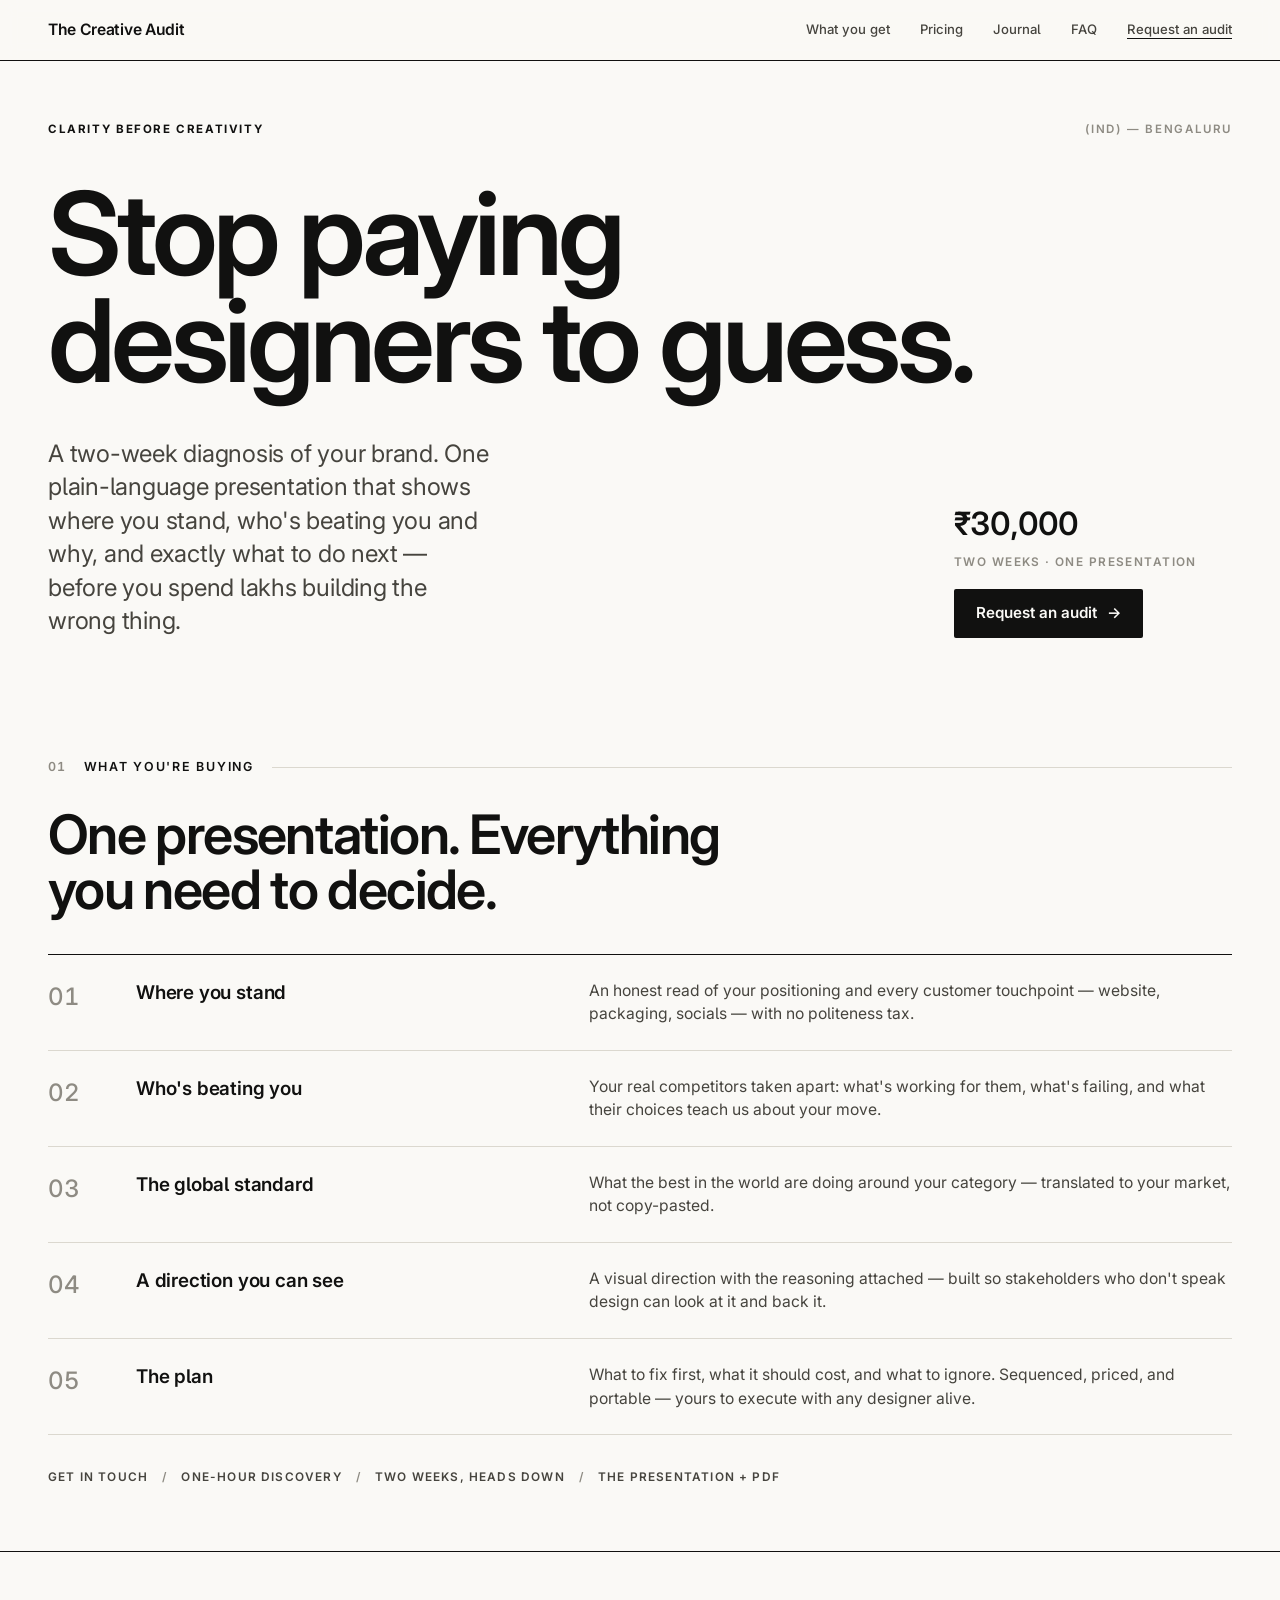
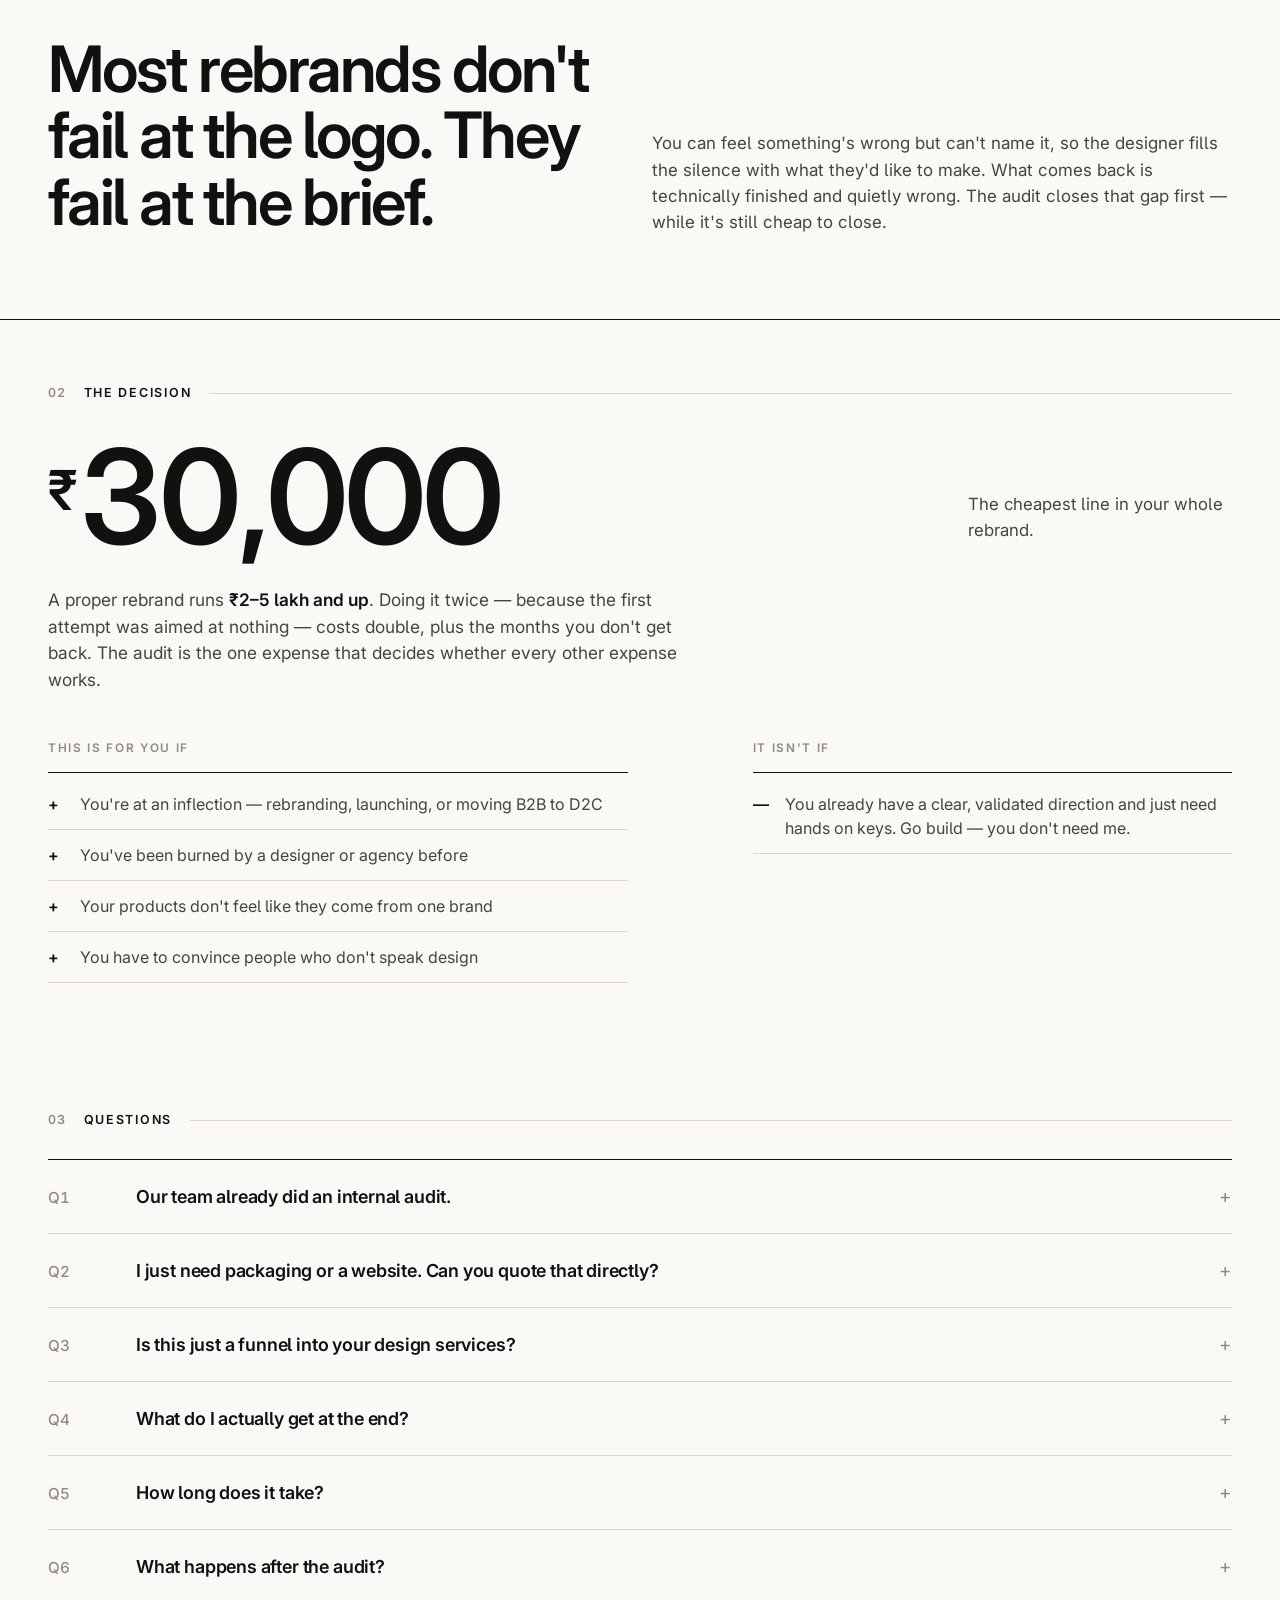
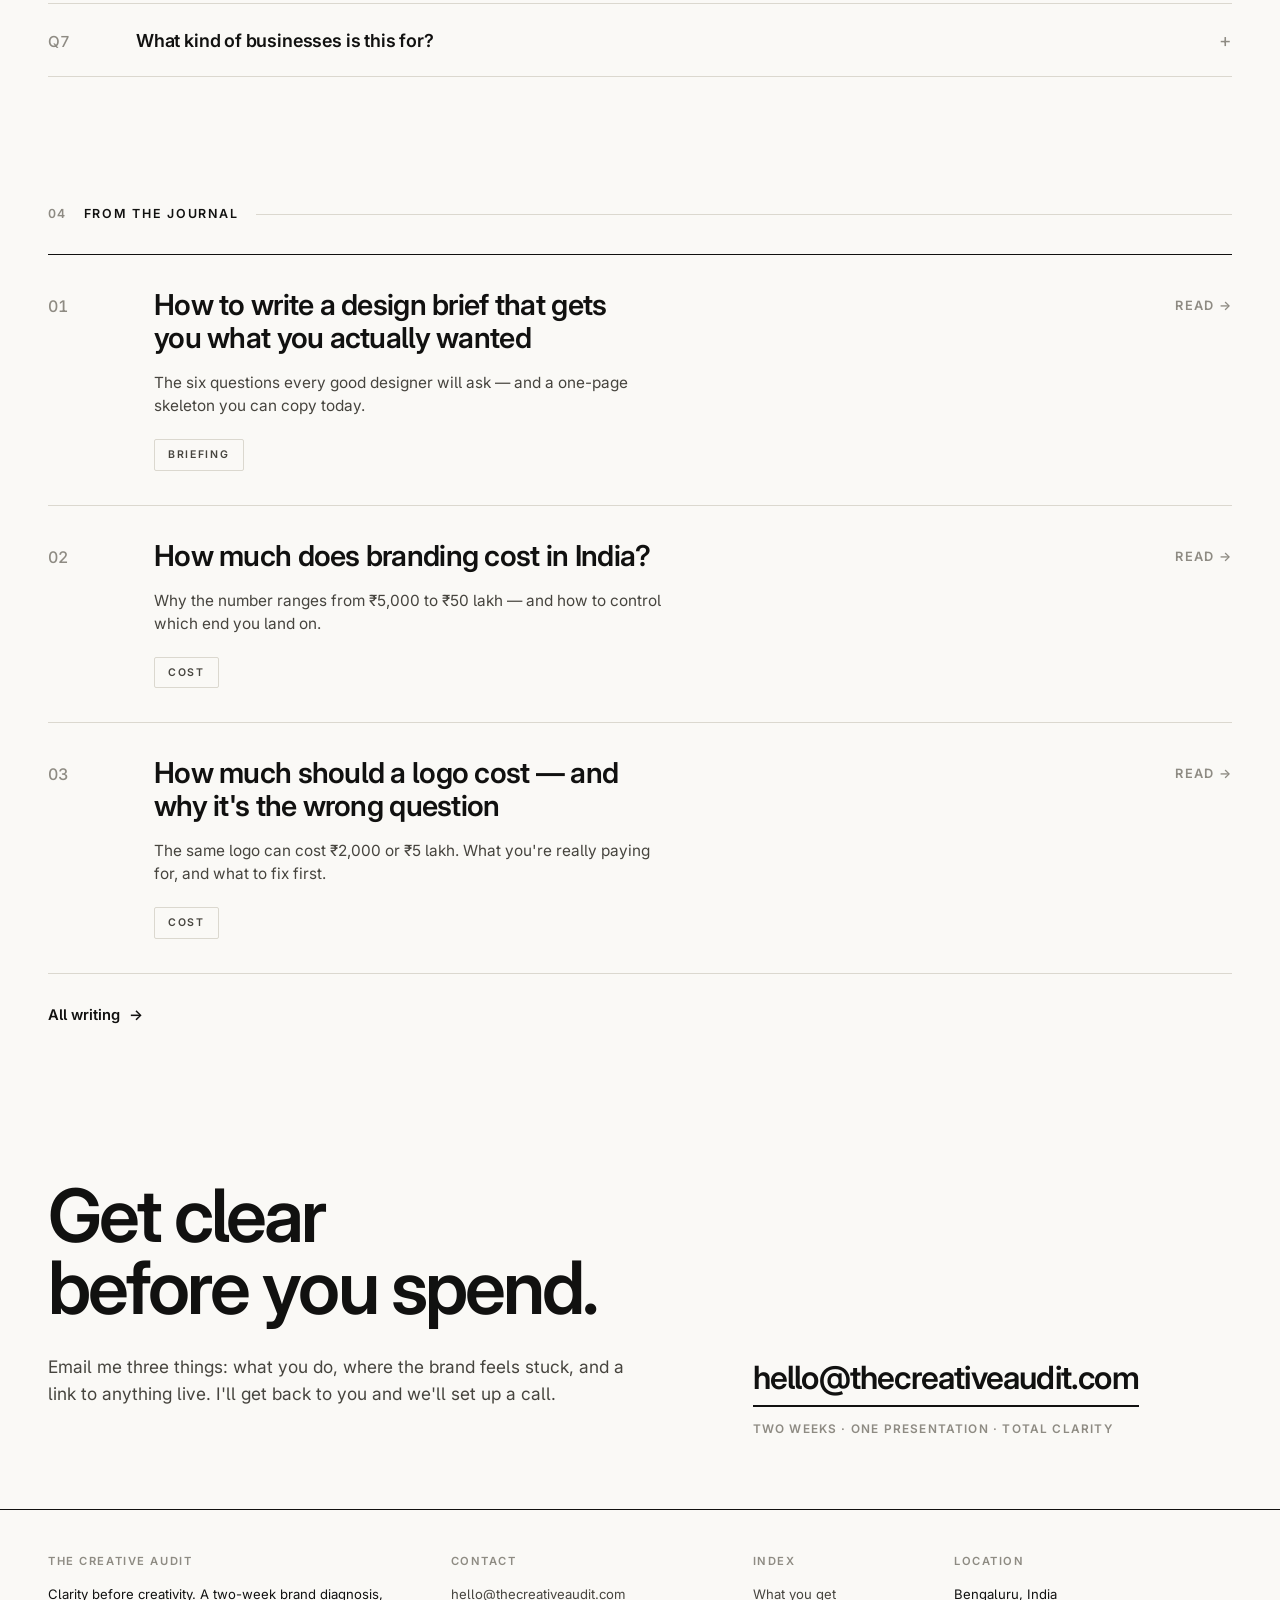
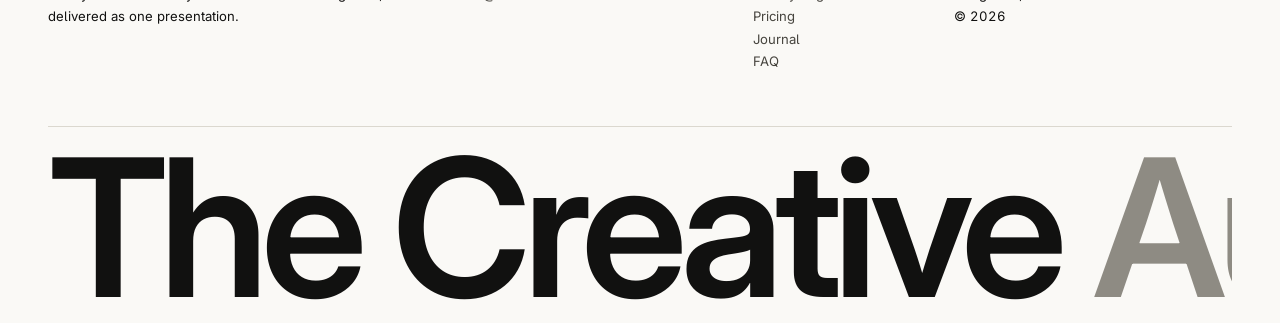
==== index.html @ 5601dc2f "The Creative Audit — static site Co-Authored-By: Claude Opus 4.8 (1M context) <noreply@anthropic.com" ====
<!doctype html>
<html lang="en">
<head>
<meta charset="utf-8">
<meta name="viewport" content="width=device-width, initial-scale=1">
<title>The Creative Audit — Clarity before creativity</title>
<meta name="description" content="A two-week diagnosis of your brand: positioning, competition, and a plan you can take to any designer. One presentation. ₹30,000.">
<link rel="canonical" href="https://thecreativeaudit.com/">
<meta name="theme-color" content="#FAF9F6">
<meta property="og:type" content="website">
<meta property="og:site_name" content="The Creative Audit">
<meta property="og:title" content="The Creative Audit — Clarity before creativity">
<meta property="og:description" content="A two-week diagnosis of your brand: positioning, competition, and a plan you can take to any designer. One presentation. ₹30,000.">
<meta property="og:url" content="https://thecreativeaudit.com/">
<meta name="twitter:card" content="summary">
<script>document.documentElement.classList.add('js')</script>
<link rel="preconnect" href="https://fonts.googleapis.com">
<link rel="preconnect" href="https://fonts.gstatic.com" crossorigin>
<link href="https://fonts.googleapis.com/css2?family=Inter:wght@400;500;600;700&display=swap" rel="stylesheet">
<link rel="stylesheet" href="styles.css">
</head>
<body>

<header class="nav">
  <div class="wrap nav-in">
    <a class="brand" href="index.html">The Creative Audit</a>
    <nav class="nav-r">
      <a class="x" href="index.html#what">What you get</a>
      <a class="x" href="index.html#decision">Pricing</a>
      <a class="x" href="journal.html">Journal</a>
      <a class="x" href="index.html#faq">FAQ</a>
      <a class="req" href="index.html#apply"><span>Request an audit</span></a>
    </nav>
  </div>
</header>

<main id="view-landing">

  <section class="hero">
    <div class="wrap">
      <div class="hero-top rv"><span class="tag"><b>Clarity before creativity</b></span><span class="tag num">(IND) — Bengaluru</span></div>
      <h1 class="rv d1">Stop paying<br>designers to guess.</h1>
      <div class="grid hero-meta">
        <p class="hero-lead rv d2">A two-week diagnosis of your brand. One plain-language presentation that shows where you stand, who's beating you and why, and exactly what to do next — before you spend lakhs building the wrong thing.</p>
        <div class="hero-side rv d3">
          <div class="price num">&#8377;30,000<small>Two weeks · One presentation</small></div>
          <a class="cta box" href="#apply">Request an audit <span class="ar">&rarr;</span></a>
        </div>
      </div>
    </div>
  </section>

  <section id="what">
    <div class="wrap">
      <div class="shead rv"><span class="sn num">01</span><span class="st">What you're buying</span><span class="sl"></span></div>
      <h2 class="big rv">One presentation. Everything you need to decide.</h2>
      <div class="idx">
        <div class="item rv"><span class="in num">01</span><h3>Where you stand</h3><p>An honest read of your positioning and every customer touchpoint — website, packaging, socials — with no politeness tax.</p></div>
        <div class="item rv d1"><span class="in num">02</span><h3>Who's beating you</h3><p>Your real competitors taken apart: what's working for them, what's failing, and what their choices teach us about your move.</p></div>
        <div class="item rv d2"><span class="in num">03</span><h3>The global standard</h3><p>What the best in the world are doing around your category — translated to your market, not copy-pasted.</p></div>
        <div class="item rv d3"><span class="in num">04</span><h3>A direction you can see</h3><p>A visual direction with the reasoning attached — built so stakeholders who don't speak design can look at it and back it.</p></div>
        <div class="item rv d4"><span class="in num">05</span><h3>The plan</h3><p>What to fix first, what it should cost, and what to ignore. Sequenced, priced, and portable — yours to execute with any designer alive.</p></div>
      </div>
      <div class="flow rv"><span>Get in touch</span><span class="sep">/</span><span>One-hour discovery</span><span class="sep">/</span><span>Two weeks, heads down</span><span class="sep">/</span><span>The presentation + PDF</span></div>
    </div>
  </section>

  <section class="statement">
    <div class="wrap grid">
      <div class="ql rv"><p class="q">Most rebrands don't fail at the logo. They fail at the brief.</p></div>
      <p class="sup rv d1">You can feel something's wrong but can't name it, so the designer fills the silence with what they'd like to make. What comes back is technically finished and quietly wrong. The audit closes that gap first — while it's still cheap to close.</p>
    </div>
  </section>

  <section id="decision">
    <div class="wrap">
      <div class="shead rv"><span class="sn num">02</span><span class="st">The decision</span><span class="sl"></span></div>
      <div class="priceblock rv"><div class="bigprice num"><span class="cur">&#8377;</span>30,000</div><p class="cap">The cheapest line in your whole rebrand.</p></div>
      <p class="anchor rv d1">A proper rebrand runs <b>&#8377;2&ndash;5 lakh and up</b>. Doing it twice — because the first attempt was aimed at nothing — costs double, plus the months you don't get back. The audit is the one expense that decides whether every other expense works.</p>
      <div class="grid fit">
        <div class="col-y rv"><h4>This is for you if</h4><ul>
          <li><span class="mk">+</span><span>You're at an inflection — rebranding, launching, or moving B2B to D2C</span></li>
          <li><span class="mk">+</span><span>You've been burned by a designer or agency before</span></li>
          <li><span class="mk">+</span><span>Your products don't feel like they come from one brand</span></li>
          <li><span class="mk">+</span><span>You have to convince people who don't speak design</span></li>
        </ul></div>
        <div class="col-n rv d1"><h4>It isn't if</h4><ul>
          <li><span class="mk">—</span><span>You already have a clear, validated direction and just need hands on keys. Go build — you don't need me.</span></li>
        </ul></div>
      </div>
    </div>
  </section>

  <section id="faq">
    <div class="wrap">
      <div class="shead rv"><span class="sn num">03</span><span class="st">Questions</span><span class="sl"></span></div>
      <div class="rv">
        <details><summary><span class="qn num">Q1</span><span class="qt">Our team already did an internal audit.</span><span class="pm">+</span></summary><div class="ans">Good — that's the inside-out view: what you have, honestly catalogued. The Creative Audit is the outside-in view: your market, your competitors, the global standard, and a visual direction non-designers can see and approve. One tells you what exists. The other tells you what to do. You need both; you've only done one.</div></details>
        <details><summary><span class="qn num">Q2</span><span class="qt">I just need packaging or a website. Can you quote that directly?</span><span class="pm">+</span></summary><div class="ans">I can — but one redesigned box without a strategy underneath is an orphan. It won't match the rest of your shelf, your team will ask what system it follows, and you'll pay to redo it. If you'd like to pay for the same packaging twice, I'm happy to oblige. The audit exists so you don't have to.</div></details>
        <details><summary><span class="qn num">Q3</span><span class="qt">Is this just a funnel into your design services?</span><span class="pm">+</span></summary><div class="ans">The plan you walk away with is portable by design — it works with any designer, anywhere, and it says so on every page. If you want me to build it, or to place you with a studio I trust, that door is open. But the audit's value stands on its own. That independence is why you can trust the advice.</div></details>
        <details><summary><span class="qn num">Q4</span><span class="qt">What do I actually get at the end?</span><span class="pm">+</span></summary><div class="ans">One plain-language presentation, plus a PDF you can keep and circulate: your positioning, a competitive read, the global standard for your category, a visual direction with the reasoning attached, and a sequenced, priced plan you can hand to any designer.</div></details>
        <details><summary><span class="qn num">Q5</span><span class="qt">How long does it take?</span><span class="pm">+</span></summary><div class="ans">Two weeks from the discovery call to the presentation. Faster if you genuinely need it — but two weeks is enough to do it properly, and not so long that it stalls your momentum.</div></details>
        <details><summary><span class="qn num">Q6</span><span class="qt">What happens after the audit?</span><span class="pm">+</span></summary><div class="ans">You'll have a clear recommendation for next steps — what to fix first, in what order, at what cost. Acting on it with me is optional; the plan is yours to take anywhere. Most people come back because they'd rather build with the person who already understands the brief.</div></details>
        <details><summary><span class="qn num">Q7</span><span class="qt">What kind of businesses is this for?</span><span class="pm">+</span></summary><div class="ans">Founder-led brands at an inflection — product, manufacturing, D2C, services. If you make something and your brand no longer fits where the business is going, it fits. If you only need a quick logo and have no appetite for strategy, it doesn't.</div></details>
      </div>
    </div>
  </section>

  <section id="reading">
    <div class="wrap">
      <div class="shead rv"><span class="sn num">04</span><span class="st">From the journal</span><span class="sl"></span></div>
      <div class="rv">
        <a class="jrow" href="journal/how-to-write-a-design-brief.html"><span class="jn num">01</span><span><span class="jt">How to write a design brief that gets you what you actually wanted</span><span class="jd">The six questions every good designer will ask — and a one-page skeleton you can copy today.</span><span class="jc">Briefing</span></span><span class="go">Read &rarr;</span></a>
        <a class="jrow" href="journal/how-much-does-branding-cost-india.html"><span class="jn num">02</span><span><span class="jt">How much does branding cost in India?</span><span class="jd">Why the number ranges from ₹5,000 to ₹50 lakh — and how to control which end you land on.</span><span class="jc">Cost</span></span><span class="go">Read &rarr;</span></a>
        <a class="jrow" href="journal/how-much-should-a-logo-cost.html"><span class="jn num">03</span><span><span class="jt">How much should a logo cost — and why it's the wrong question</span><span class="jd">The same logo can cost ₹2,000 or ₹5 lakh. What you're really paying for, and what to fix first.</span><span class="jc">Cost</span></span><span class="go">Read &rarr;</span></a>
      </div>
      <a class="allwriting" href="journal.html">All writing <span class="ar">&rarr;</span></a>
    </div>
  </section>

  <section class="endcta" id="apply">
    <div class="wrap">
      <h2 class="rv">Get clear<br>before you spend.</h2>
      <div class="grid">
        <p class="sub rv d1">Email me three things: what you do, where the brand feels stuck, and a link to anything live. I'll get back to you and we'll set up a call.</p>
        <div class="act rv d2"><a class="email" href="mailto:hello@thecreativeaudit.com?subject=Creative%20Audit%20request">hello@thecreativeaudit.com</a><span class="fine">Two weeks · One presentation · Total clarity</span></div>
      </div>
    </div>
  </section>
</main>

<footer>
  <div class="wrap">
    <div class="fcols">
      <div class="fcol fc1"><h5>The Creative Audit</h5>Clarity before creativity. A two-week brand diagnosis, delivered as one presentation.</div>
      <div class="fcol fc2"><h5>Contact</h5><a href="mailto:hello@thecreativeaudit.com">hello@thecreativeaudit.com</a></div>
      <div class="fcol fc3"><h5>Index</h5><a href="index.html#what">What you get</a><br><a href="index.html#decision">Pricing</a><br><a href="journal.html">Journal</a><br><a href="index.html#faq">FAQ</a></div>
      <div class="fcol fc4"><h5>Location</h5>Bengaluru, India<br><span class="num">© 2026</span></div>
    </div>
    <div class="wordmark tight">The Creative&nbsp;<span class="om">Audit</span></div>
  </div>
</footer>

<script>
(function(){
  var els = document.querySelectorAll('.rv');
  function showAll(){ for (var i=0;i<els.length;i++){ els[i].classList.add('in'); } }
  if (!('IntersectionObserver' in window)) { showAll(); return; }
  try {
    var io = new IntersectionObserver(function(entries){
      entries.forEach(function(e){
        if (e.isIntersecting) { e.target.classList.add('in'); io.unobserve(e.target); }
      });
    }, { threshold: 0.12, rootMargin: '0px 0px -4% 0px' });
    els.forEach(function(el){ io.observe(el); });
  } catch (err) { showAll(); }
})();
</script>
</body>
</html>
---- styles.css ----
:root{
  --paper:#FAF9F6; --ink:#111110; --soft:#46443E; --mut:#8E8B83;
  --line:#DBD8CF; --rule:#111110; --maxw:1320px; --pad:48px;
}
*{box-sizing:border-box;margin:0;padding:0}
html{scroll-behavior:smooth;-webkit-text-size-adjust:100%}
body{font-family:"Inter","Helvetica Neue",Helvetica,Arial,sans-serif;background:var(--paper);color:var(--ink);line-height:1.5;-webkit-font-smoothing:antialiased;text-rendering:optimizeLegibility;font-feature-settings:"cv05" 1,"ss01" 1}
.wrap{max-width:var(--maxw);margin:0 auto;padding:0 var(--pad)}
@media(max-width:680px){:root{--pad:28px}}
a{color:inherit;text-decoration:none}
::selection{background:var(--ink);color:var(--paper)}
.grid{display:grid;grid-template-columns:repeat(12,1fr);gap:24px}
@media(max-width:820px){.grid{gap:16px}}
.num{font-variant-numeric:tabular-nums;font-feature-settings:"tnum" 1}
.tag{font-size:.72rem;font-weight:600;letter-spacing:.14em;text-transform:uppercase;color:var(--mut)}
.tag b{color:var(--ink)}
.tight{letter-spacing:-.02em}

html.js .rv{opacity:0;transform:translateY(14px);transition:opacity .7s cubic-bezier(.2,.7,.2,1),transform .7s cubic-bezier(.2,.7,.2,1)}
html.js .rv.in{opacity:1;transform:none}
.d1{transition-delay:.06s}.d2{transition-delay:.12s}.d3{transition-delay:.18s}.d4{transition-delay:.24s}.d5{transition-delay:.3s}

/* NAV */
header.nav{position:sticky;top:0;z-index:40;background:color-mix(in srgb,var(--paper) 90%,transparent);backdrop-filter:blur(8px);border-bottom:1px solid var(--rule)}
.nav-in{display:flex;align-items:center;justify-content:space-between;gap:20px;height:60px}
.brand{font-weight:600;font-size:.98rem;letter-spacing:-.02em}
.nav-r{display:flex;align-items:center;gap:30px}
.nav-r a{font-size:.82rem;font-weight:500;color:var(--soft);position:relative;cursor:pointer}
.nav-r a:not(.req)::after{content:"";position:absolute;left:0;bottom:-3px;width:0;height:1px;background:var(--ink);transition:width .25s}
.nav-r a:not(.req):hover::after{width:100%}
.req{font-weight:600;color:var(--ink)}
.req span{border-bottom:1.5px solid var(--ink);padding-bottom:1px}
@media(max-width:680px){.nav-r a.x{display:none}}

/* HERO */
.hero{padding:60px 0 56px}
.hero-top{display:flex;justify-content:space-between;align-items:baseline;gap:16px;padding-bottom:42px}
.hero h1{font-size:clamp(2.7rem,9vw,7.4rem);font-weight:600;letter-spacing:-.04em;line-height:.93}
.hero-meta{margin-top:42px;align-items:end}
.hero-lead{grid-column:1 / span 7;font-size:clamp(1.15rem,2vw,1.5rem);line-height:1.4;letter-spacing:-.01em;color:var(--soft);max-width:30ch}
@media(max-width:820px){.hero-lead{grid-column:1 / -1}}
.hero-side{grid-column:10 / span 3;display:flex;flex-direction:column;gap:18px}
@media(max-width:820px){.hero-side{grid-column:1 / -1;margin-top:30px}}
.price{font-size:2rem;font-weight:600;letter-spacing:-.03em}
.price small{display:block;font-size:.74rem;font-weight:600;letter-spacing:.12em;text-transform:uppercase;color:var(--mut);margin-top:6px}
.cta{display:inline-flex;align-items:center;gap:10px;font-weight:600;font-size:.95rem;width:max-content;cursor:pointer}
.cta .ar{display:inline-block;transition:transform .25s}
.cta:hover .ar{transform:translateX(5px)}
.cta.box{background:var(--ink);color:var(--paper);padding:13px 22px;border-radius:2px}

/* SECTION SHELL */
section{padding:64px 0}
.shead{display:flex;align-items:baseline;gap:18px;padding-bottom:30px}
.shead .sn{font-size:.78rem;font-weight:600;letter-spacing:.06em;color:var(--mut)}
.shead .st{font-size:.78rem;font-weight:600;letter-spacing:.14em;text-transform:uppercase}
.shead .sl{flex:1;border-top:1px solid var(--line);transform:translateY(-3px)}
h2.big{font-size:clamp(1.8rem,4.6vw,3.4rem);font-weight:600;letter-spacing:-.03em;line-height:1.02;max-width:20ch}

/* DELIVERABLES */
.idx{border-top:1px solid var(--rule);margin-top:36px}
.item{display:grid;grid-template-columns:64px 4fr 6fr;gap:24px;padding:24px 0;border-bottom:1px solid var(--line);align-items:start}
.item .in{font-size:1.5rem;font-weight:500;color:var(--mut);letter-spacing:-.02em}
.item h3{font-size:1.18rem;font-weight:600;letter-spacing:-.01em}
.item p{font-size:.98rem;color:var(--soft);line-height:1.5}
@media(max-width:780px){.item{grid-template-columns:44px 1fr;gap:6px 16px}.item p{grid-column:2}}
.flow{margin-top:34px;display:flex;flex-wrap:wrap;gap:10px 0;align-items:center;font-size:.74rem;font-weight:600;letter-spacing:.1em;text-transform:uppercase;color:var(--soft)}
.flow .sep{margin:0 14px;color:var(--mut)}

/* STATEMENT */
.statement{padding:84px 0;border-top:1px solid var(--rule);border-bottom:1px solid var(--rule)}
.statement .q{font-size:clamp(2rem,5.4vw,4rem);font-weight:600;letter-spacing:-.035em;line-height:1.04;max-width:18ch}
.statement .sup{grid-column:7 / span 6;font-size:1.06rem;line-height:1.55;color:var(--soft);align-self:end}
.statement .ql{grid-column:1 / span 6}
@media(max-width:820px){.statement .ql,.statement .sup{grid-column:1 / -1}.statement .sup{margin-top:26px}}

/* DECISION */
.priceblock{display:flex;align-items:flex-end;justify-content:space-between;gap:30px;flex-wrap:wrap;margin-top:8px}
.bigprice{font-size:clamp(3.4rem,11vw,8.2rem);font-weight:600;letter-spacing:-.05em;line-height:.85}
.bigprice .cur{font-size:.42em;font-weight:600;vertical-align:.62em;letter-spacing:0;margin-right:.04em}
.priceblock .cap{font-size:1.05rem;color:var(--soft);max-width:24ch;padding-bottom:10px}
.anchor{margin-top:34px;font-size:1.08rem;line-height:1.55;color:var(--soft);max-width:60ch}
.anchor b{color:var(--ink);font-weight:600}
.fit{margin-top:46px}
.fit .col-y{grid-column:1 / span 6}
.fit .col-n{grid-column:8 / span 5}
@media(max-width:820px){.fit .col-y,.fit .col-n{grid-column:1 / -1}.fit .col-n{margin-top:24px}}
.fit h4{font-size:.74rem;font-weight:600;letter-spacing:.14em;text-transform:uppercase;color:var(--mut);padding-bottom:14px;border-bottom:1px solid var(--rule);margin-bottom:6px}
.fit ul{list-style:none}
.fit li{padding:13px 0;border-bottom:1px solid var(--line);font-size:1rem;color:var(--soft);display:grid;grid-template-columns:26px 1fr;gap:6px}
.fit li .mk{font-weight:600;color:var(--ink)}

/* FAQ */
details{border-bottom:1px solid var(--line)}
details:first-of-type{border-top:1px solid var(--rule)}
summary{list-style:none;cursor:pointer;display:grid;grid-template-columns:64px 1fr 30px;gap:24px;padding:22px 0;align-items:baseline}
summary::-webkit-details-marker{display:none}
summary .qn{font-size:.95rem;color:var(--mut);font-weight:500}
summary .qt{font-size:1.12rem;font-weight:600;letter-spacing:-.01em}
summary .pm{justify-self:end;font-size:1.2rem;color:var(--mut);transition:transform .25s}
details[open] summary .pm{transform:rotate(45deg)}
details .ans{padding:0 0 24px 88px;font-size:1rem;color:var(--soft);line-height:1.55;max-width:64ch}
@media(max-width:780px){summary{grid-template-columns:1fr 24px}summary .qn{display:none}details .ans{padding-left:0}}

/* READING (landing teaser) + JOURNAL index rows */
.jrow{display:grid;grid-template-columns:76px 1fr auto;gap:30px;align-items:start;padding:34px 0;border-bottom:1px solid var(--line);cursor:pointer}
.jrow:first-of-type{border-top:1px solid var(--rule)}
.jrow .jn{font-size:1rem;font-weight:500;letter-spacing:-.01em;color:var(--mut);padding-top:5px}
.jrow .jt{display:block;font-size:clamp(1.3rem,2.5vw,1.8rem);font-weight:600;letter-spacing:-.025em;line-height:1.14;max-width:28ch;transition:color .2s}
.jrow:hover .jt{color:var(--soft)}
.jrow .jd{display:block;font-size:.96rem;color:var(--soft);margin-top:16px;line-height:1.5;max-width:52ch}
.jrow .jc{display:inline-block;margin-top:22px;font-size:.66rem;font-weight:600;letter-spacing:.16em;text-transform:uppercase;color:var(--soft);border:1px solid var(--line);border-radius:2px;padding:7px 13px}
.jrow .go{font-size:.8rem;font-weight:600;letter-spacing:.1em;text-transform:uppercase;white-space:nowrap;color:var(--mut);padding-top:7px;transition:color .2s}
.jrow:hover .go{color:var(--ink)}
@media(max-width:680px){.jrow{grid-template-columns:1fr;gap:0;padding:30px 0}.jrow .jn,.jrow .go{display:none}}
.allwriting{margin-top:30px;display:inline-flex;align-items:center;gap:9px;font-weight:600;font-size:.92rem;cursor:pointer}
.allwriting .ar{transition:transform .25s}.allwriting:hover .ar{transform:translateX(5px)}

/* CTA */
.endcta{padding:90px 0 70px}
.endcta h2{font-size:clamp(2.2rem,6vw,4.6rem);font-weight:600;letter-spacing:-.04em;line-height:.98}
.endcta .sub{grid-column:1 / span 6;font-size:1.08rem;color:var(--soft);line-height:1.55;margin-top:30px}
.endcta .act{grid-column:8 / span 5;margin-top:30px;display:flex;flex-direction:column;gap:14px;align-items:flex-start}
@media(max-width:820px){.endcta .sub,.endcta .act{grid-column:1 / -1}}
.email{font-size:clamp(1.3rem,3vw,2rem);font-weight:600;letter-spacing:-.025em;border-bottom:2px solid var(--ink);padding-bottom:3px}
.endcta .fine{font-size:.74rem;font-weight:600;letter-spacing:.1em;text-transform:uppercase;color:var(--mut)}

/* FOOTER (fixed columns) */
footer{border-top:1px solid var(--rule);padding-top:42px}
.fcols{display:grid;grid-template-columns:repeat(12,1fr);gap:24px;padding-bottom:54px}
.fcol{font-size:.82rem;line-height:1.7}
.fcol h5{font-size:.7rem;font-weight:600;letter-spacing:.14em;text-transform:uppercase;color:var(--mut);margin-bottom:12px}
.fcol a{color:var(--soft);cursor:pointer;overflow-wrap:anywhere}
.fcol a:hover{color:var(--ink)}
.fc1{grid-column:1 / span 4}.fc2{grid-column:5 / span 3}.fc3{grid-column:8 / span 2}.fc4{grid-column:10 / span 3}
@media(max-width:680px){.fc1,.fc2,.fc3,.fc4{grid-column:span 6}}
.wordmark{font-weight:600;letter-spacing:-.045em;line-height:.8;font-size:clamp(2.6rem,15.5vw,12rem);white-space:nowrap;border-top:1px solid var(--line);padding:24px 0 18px;overflow:hidden}
.wordmark .om{color:var(--mut)}

/* ARTICLE / JOURNAL views */
.view[hidden]{display:none}
.post{padding:54px 0 20px}
.backlink{font-size:.78rem;font-weight:600;letter-spacing:.1em;text-transform:uppercase;color:var(--soft);cursor:pointer;display:inline-flex;gap:8px;align-items:center}
.backlink:hover{color:var(--ink)}
.post-kick{margin:30px 0 12px;font-size:.74rem;font-weight:600;letter-spacing:.12em;text-transform:uppercase;color:var(--mut)}
.post h1{font-size:clamp(2.1rem,5.6vw,3.7rem);font-weight:600;letter-spacing:-.035em;line-height:1.0;max-width:20ch}
.byrule{display:flex;justify-content:space-between;gap:12px;border-top:1px solid var(--rule);border-bottom:1px solid var(--line);padding:11px 0;font-size:.74rem;font-weight:600;letter-spacing:.1em;text-transform:uppercase;color:var(--mut);margin:22px 0 0;max-width:680px}
.prose{max-width:680px;margin-top:36px}
.prose p{font-size:1.08rem;line-height:1.62;color:var(--soft);margin-bottom:18px}
.prose p.lead{font-size:1.2rem;color:var(--ink);line-height:1.5}
.prose strong{color:var(--ink);font-weight:600}
.prose h2{font-size:1.4rem;font-weight:600;letter-spacing:-.02em;color:var(--ink);margin:36px 0 12px}
.prose ol{margin:0 0 18px 22px}.prose li{margin-bottom:8px;font-size:1.04rem;color:var(--soft)}
.pq{border-top:1px solid var(--rule);border-bottom:1px solid var(--rule);padding:24px 0;margin:30px 0;font-size:clamp(1.4rem,3vw,2rem);font-weight:600;letter-spacing:-.025em;line-height:1.12;color:var(--ink);max-width:26ch}
.cta-strip{max-width:680px;margin-top:42px;border-top:1px solid var(--rule);padding-top:24px;display:flex;justify-content:space-between;gap:20px;align-items:flex-end;flex-wrap:wrap}
.cta-strip p{font-size:1rem;color:var(--soft);max-width:42ch}
.cta-strip p b{color:var(--ink)}
.next-reads{max-width:680px;margin-top:40px}

@media(prefers-reduced-motion:reduce){*{transition:none!important;animation:none!important}html.js .rv{opacity:1;transform:none}}
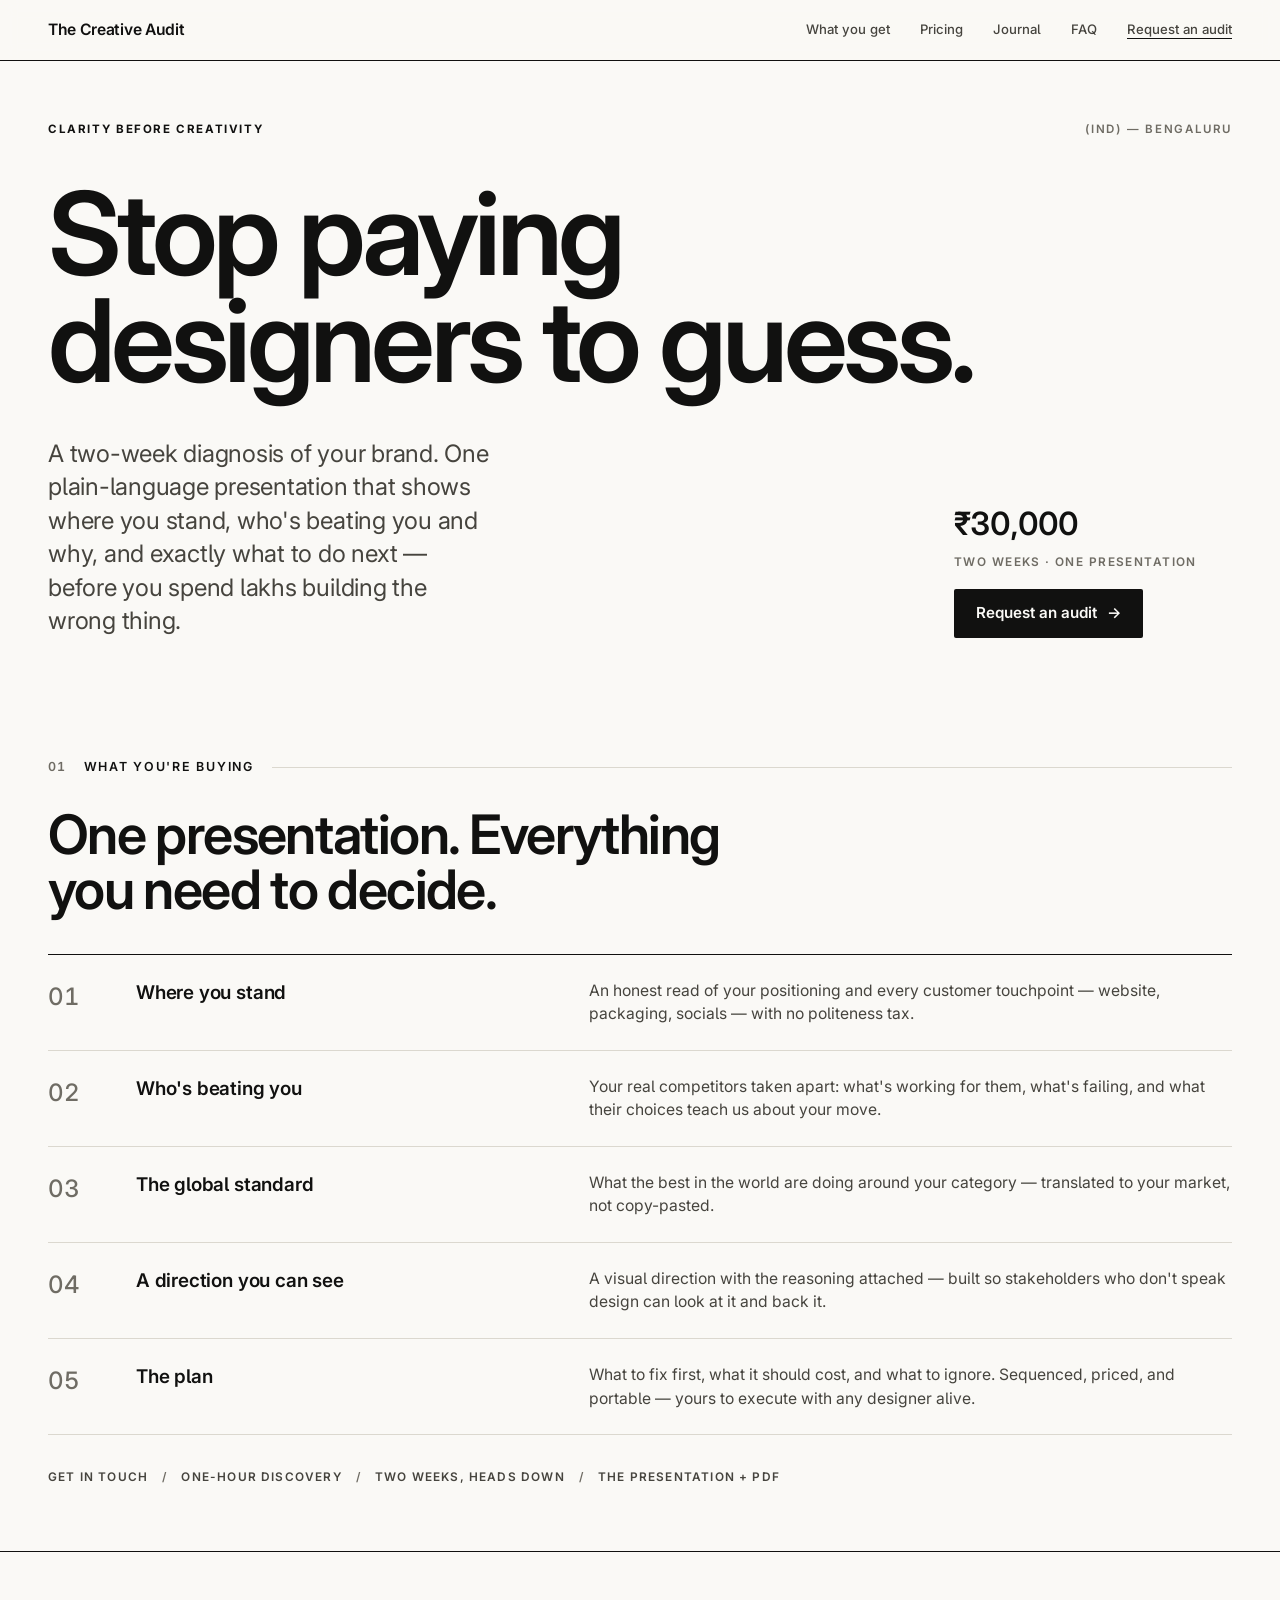
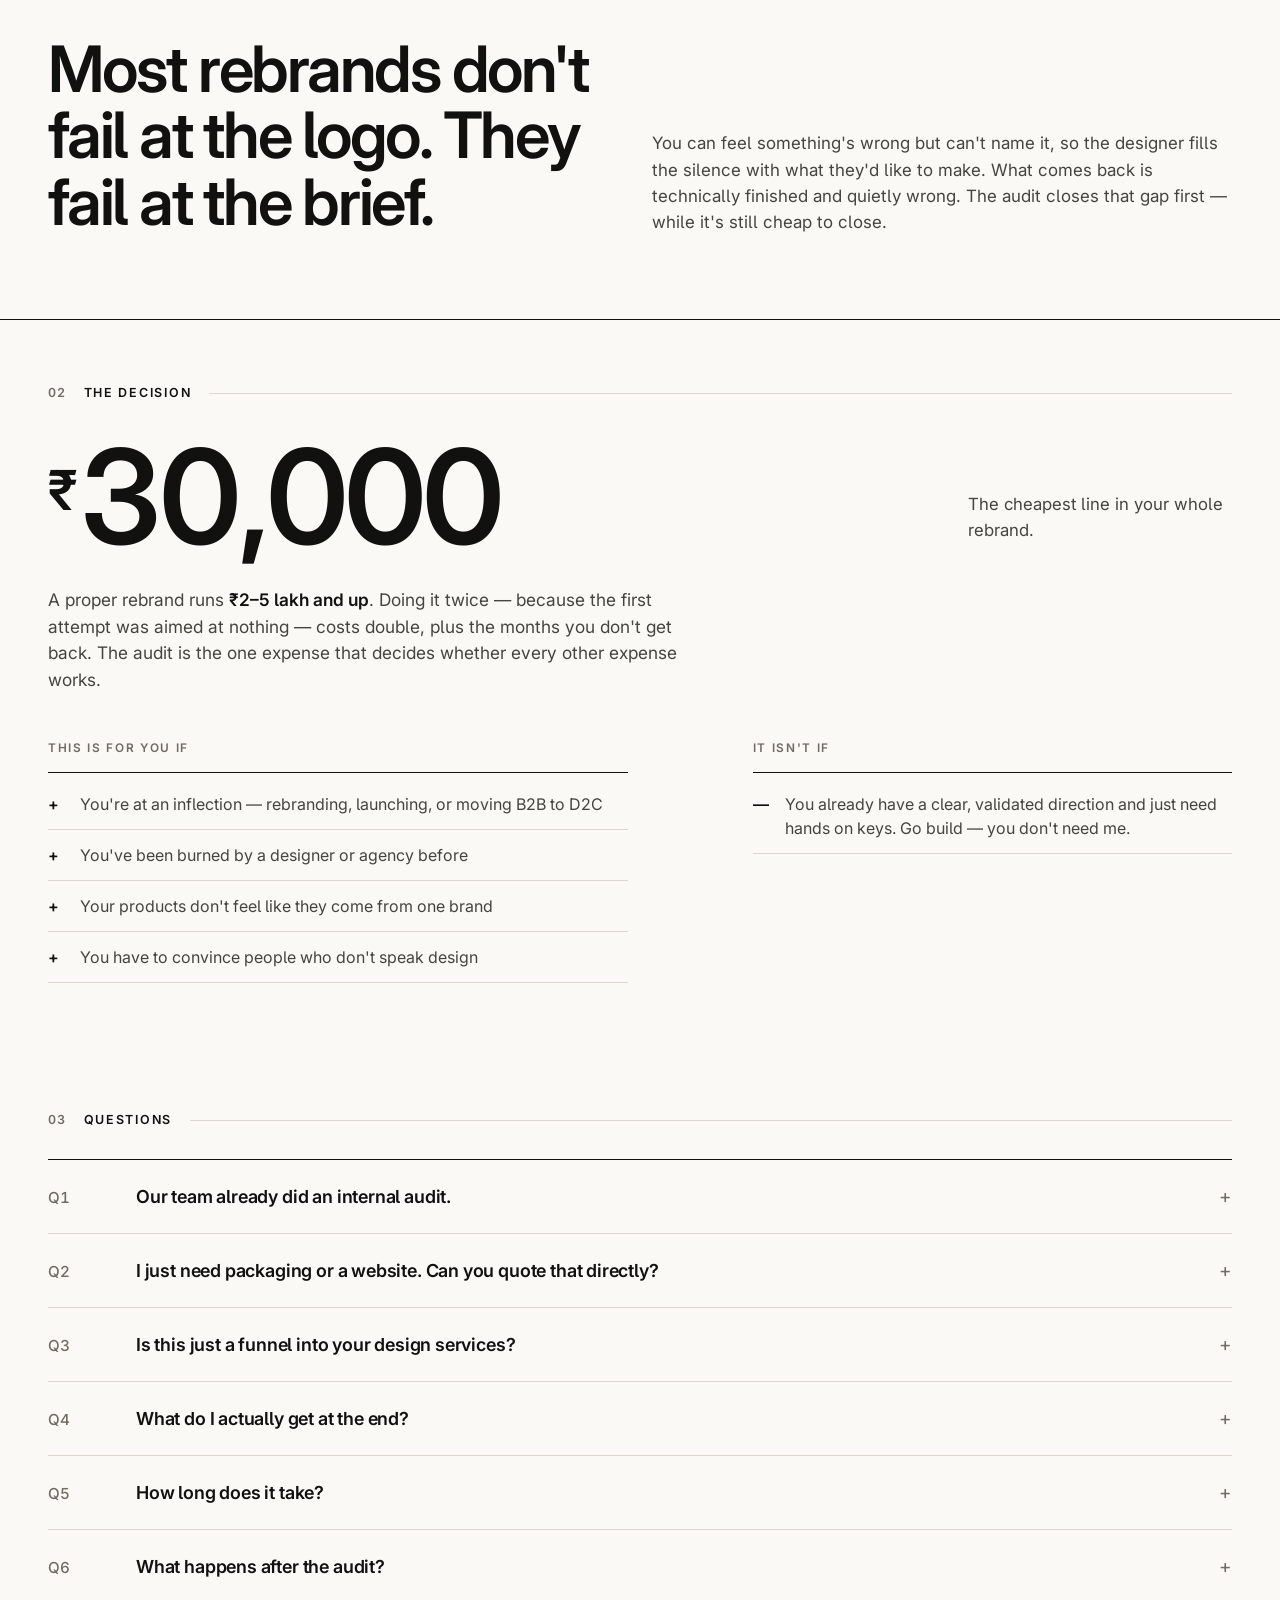
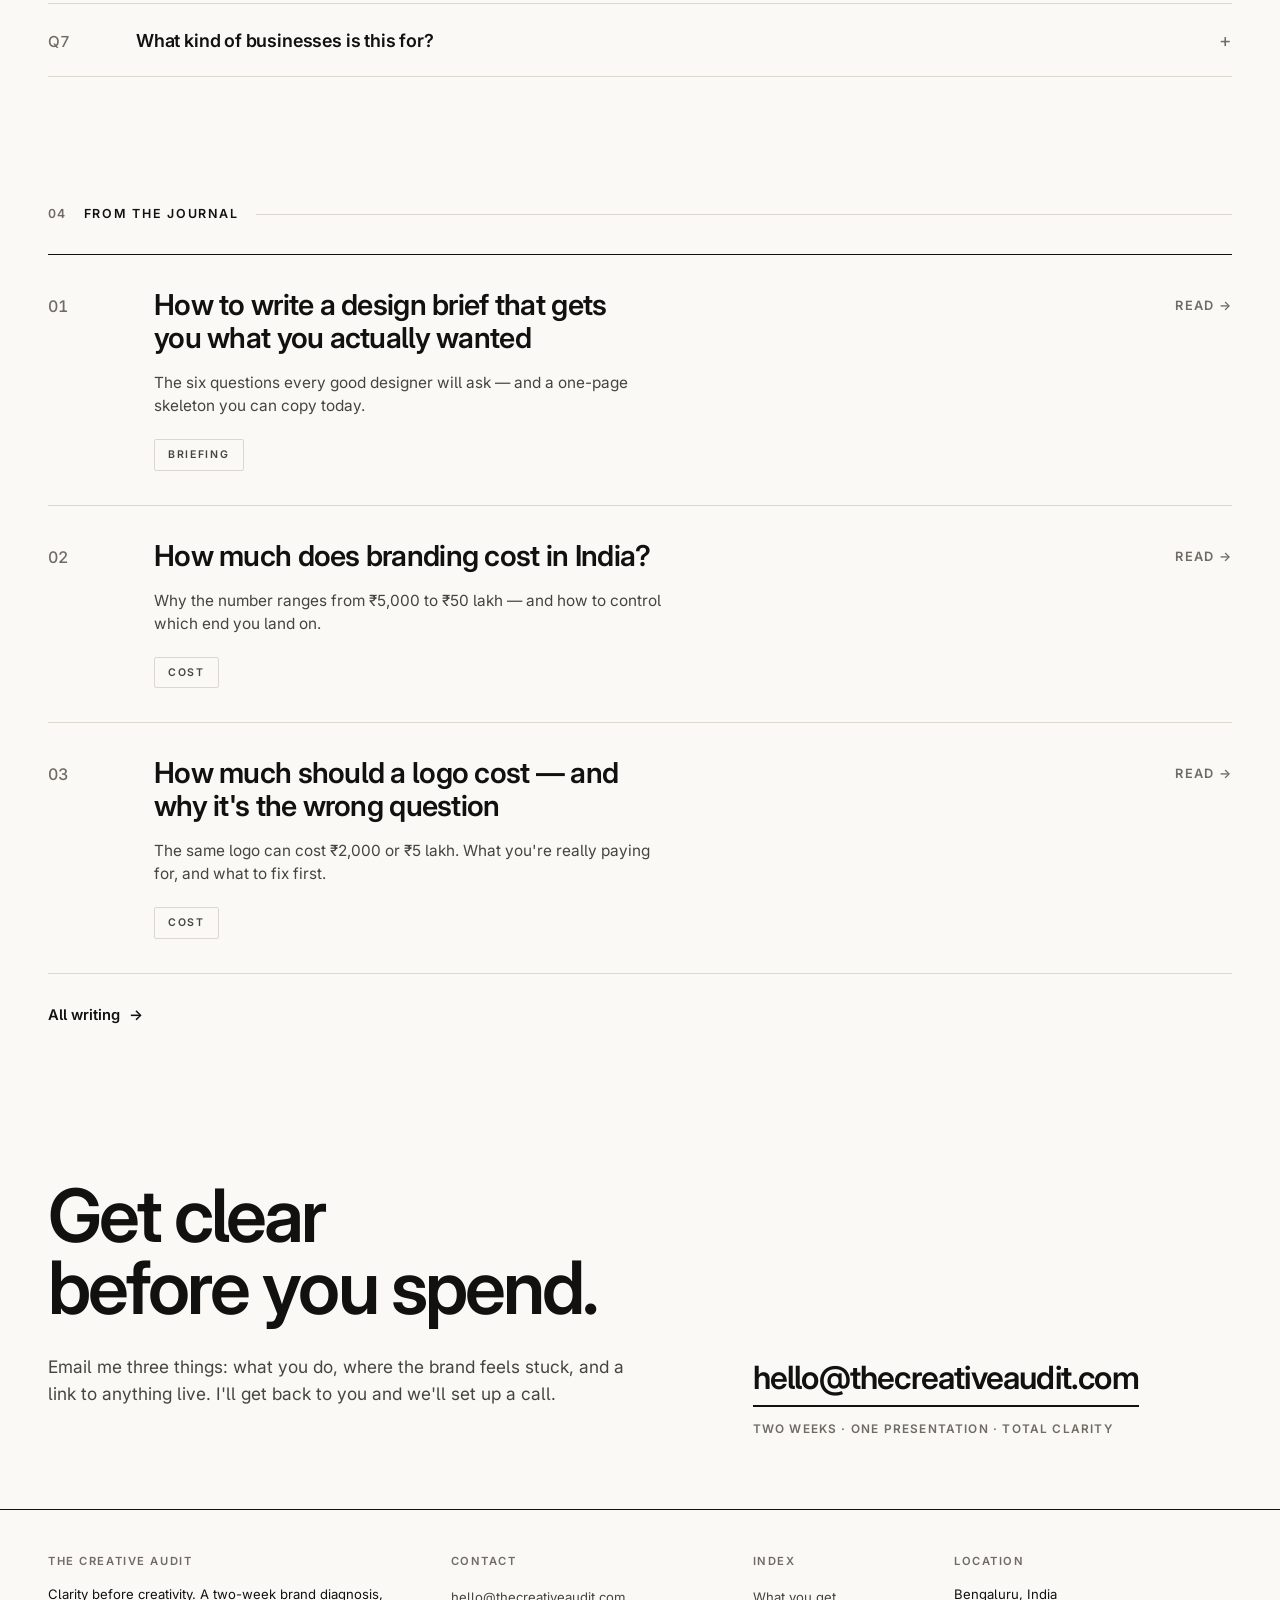
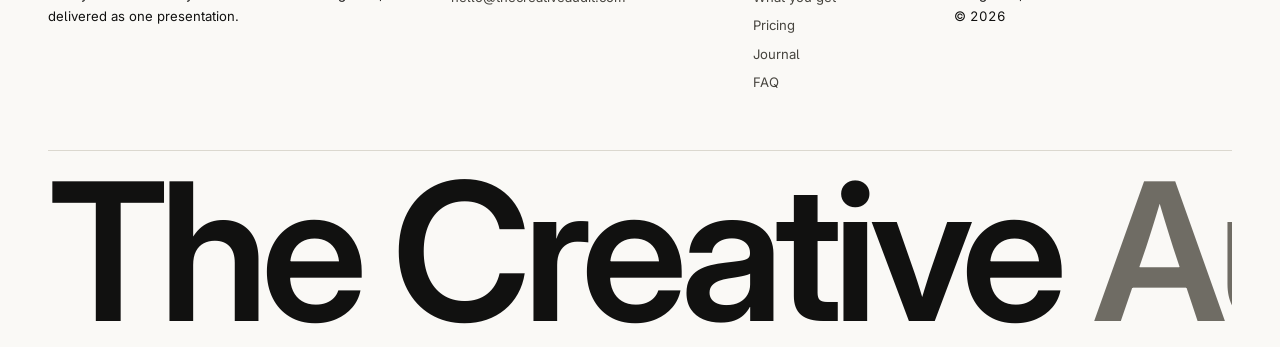
==== commit 2ae638f4: "Accessibility polish: favicon, semantic footer labels, WCAG-AA muted gray, larger footer tap targets" ====
--- a/index.html
+++ b/index.html
@@ -3,6 +3,7 @@
 <head>
 <meta charset="utf-8">
 <meta name="viewport" content="width=device-width, initial-scale=1">
+<link rel="icon" href="favicon.svg">
 <title>The Creative Audit — Clarity before creativity</title>
 <meta name="description" content="A two-week diagnosis of your brand: positioning, competition, and a plan you can take to any designer. One presentation. ₹30,000.">
 <link rel="canonical" href="https://thecreativeaudit.com/">
@@ -132,10 +133,10 @@
 <footer>
   <div class="wrap">
     <div class="fcols">
-      <div class="fcol fc1"><h5>The Creative Audit</h5>Clarity before creativity. A two-week brand diagnosis, delivered as one presentation.</div>
-      <div class="fcol fc2"><h5>Contact</h5><a href="mailto:hello@thecreativeaudit.com">hello@thecreativeaudit.com</a></div>
-      <div class="fcol fc3"><h5>Index</h5><a href="index.html#what">What you get</a><br><a href="index.html#decision">Pricing</a><br><a href="journal.html">Journal</a><br><a href="index.html#faq">FAQ</a></div>
-      <div class="fcol fc4"><h5>Location</h5>Bengaluru, India<br><span class="num">© 2026</span></div>
+      <div class="fcol fc1"><p class="fh">The Creative Audit</p>Clarity before creativity. A two-week brand diagnosis, delivered as one presentation.</div>
+      <div class="fcol fc2"><p class="fh">Contact</p><a href="mailto:hello@thecreativeaudit.com">hello@thecreativeaudit.com</a></div>
+      <div class="fcol fc3"><p class="fh">Index</p><a href="index.html#what">What you get</a><br><a href="index.html#decision">Pricing</a><br><a href="journal.html">Journal</a><br><a href="index.html#faq">FAQ</a></div>
+      <div class="fcol fc4"><p class="fh">Location</p>Bengaluru, India<br><span class="num">© 2026</span></div>
     </div>
     <div class="wordmark tight">The Creative&nbsp;<span class="om">Audit</span></div>
   </div>
--- a/styles.css
+++ b/styles.css
@@ -1,6 +1,7 @@
 :root{
-  --paper:#FAF9F6; --ink:#111110; --soft:#46443E; --mut:#8E8B83;
+  --paper:#FAF9F6; --ink:#111110; --soft:#46443E; --mut:#6F6C64;
   --line:#DBD8CF; --rule:#111110; --maxw:1320px; --pad:48px;
+  /* --mut darkened from #8E8B83 to meet WCAG AA (4.5:1) contrast on --paper; still a muted warm gray */
 }
 *{box-sizing:border-box;margin:0;padding:0}
 html{scroll-behavior:smooth;-webkit-text-size-adjust:100%}
@@ -128,8 +129,8 @@
 footer{border-top:1px solid var(--rule);padding-top:42px}
 .fcols{display:grid;grid-template-columns:repeat(12,1fr);gap:24px;padding-bottom:54px}
 .fcol{font-size:.82rem;line-height:1.7}
-.fcol h5{font-size:.7rem;font-weight:600;letter-spacing:.14em;text-transform:uppercase;color:var(--mut);margin-bottom:12px}
-.fcol a{color:var(--soft);cursor:pointer;overflow-wrap:anywhere}
+.fcol .fh{font-size:.7rem;font-weight:600;letter-spacing:.14em;text-transform:uppercase;color:var(--mut);margin-bottom:12px}
+.fcol a{color:var(--soft);cursor:pointer;overflow-wrap:anywhere;display:inline-block;padding:3px 0}
 .fcol a:hover{color:var(--ink)}
 .fc1{grid-column:1 / span 4}.fc2{grid-column:5 / span 3}.fc3{grid-column:8 / span 2}.fc4{grid-column:10 / span 3}
 @media(max-width:680px){.fc1,.fc2,.fc3,.fc4{grid-column:span 6}}
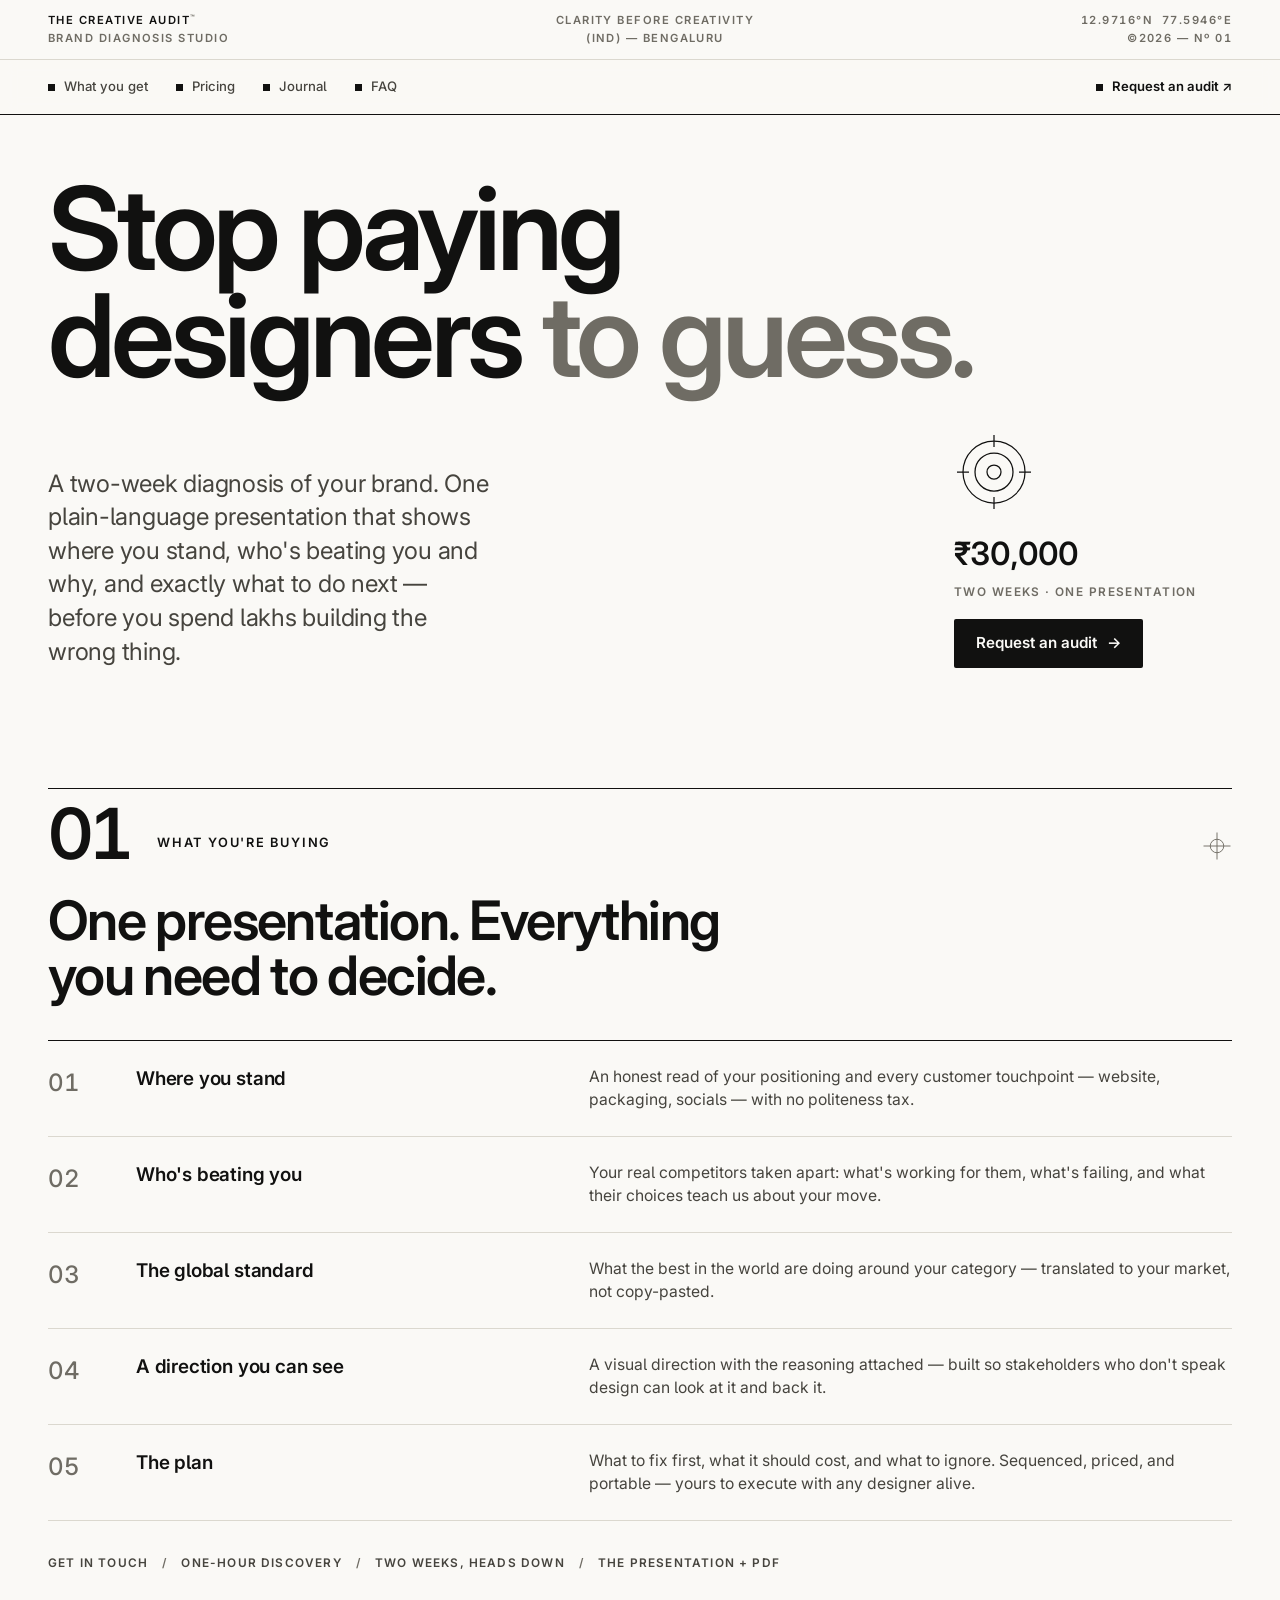
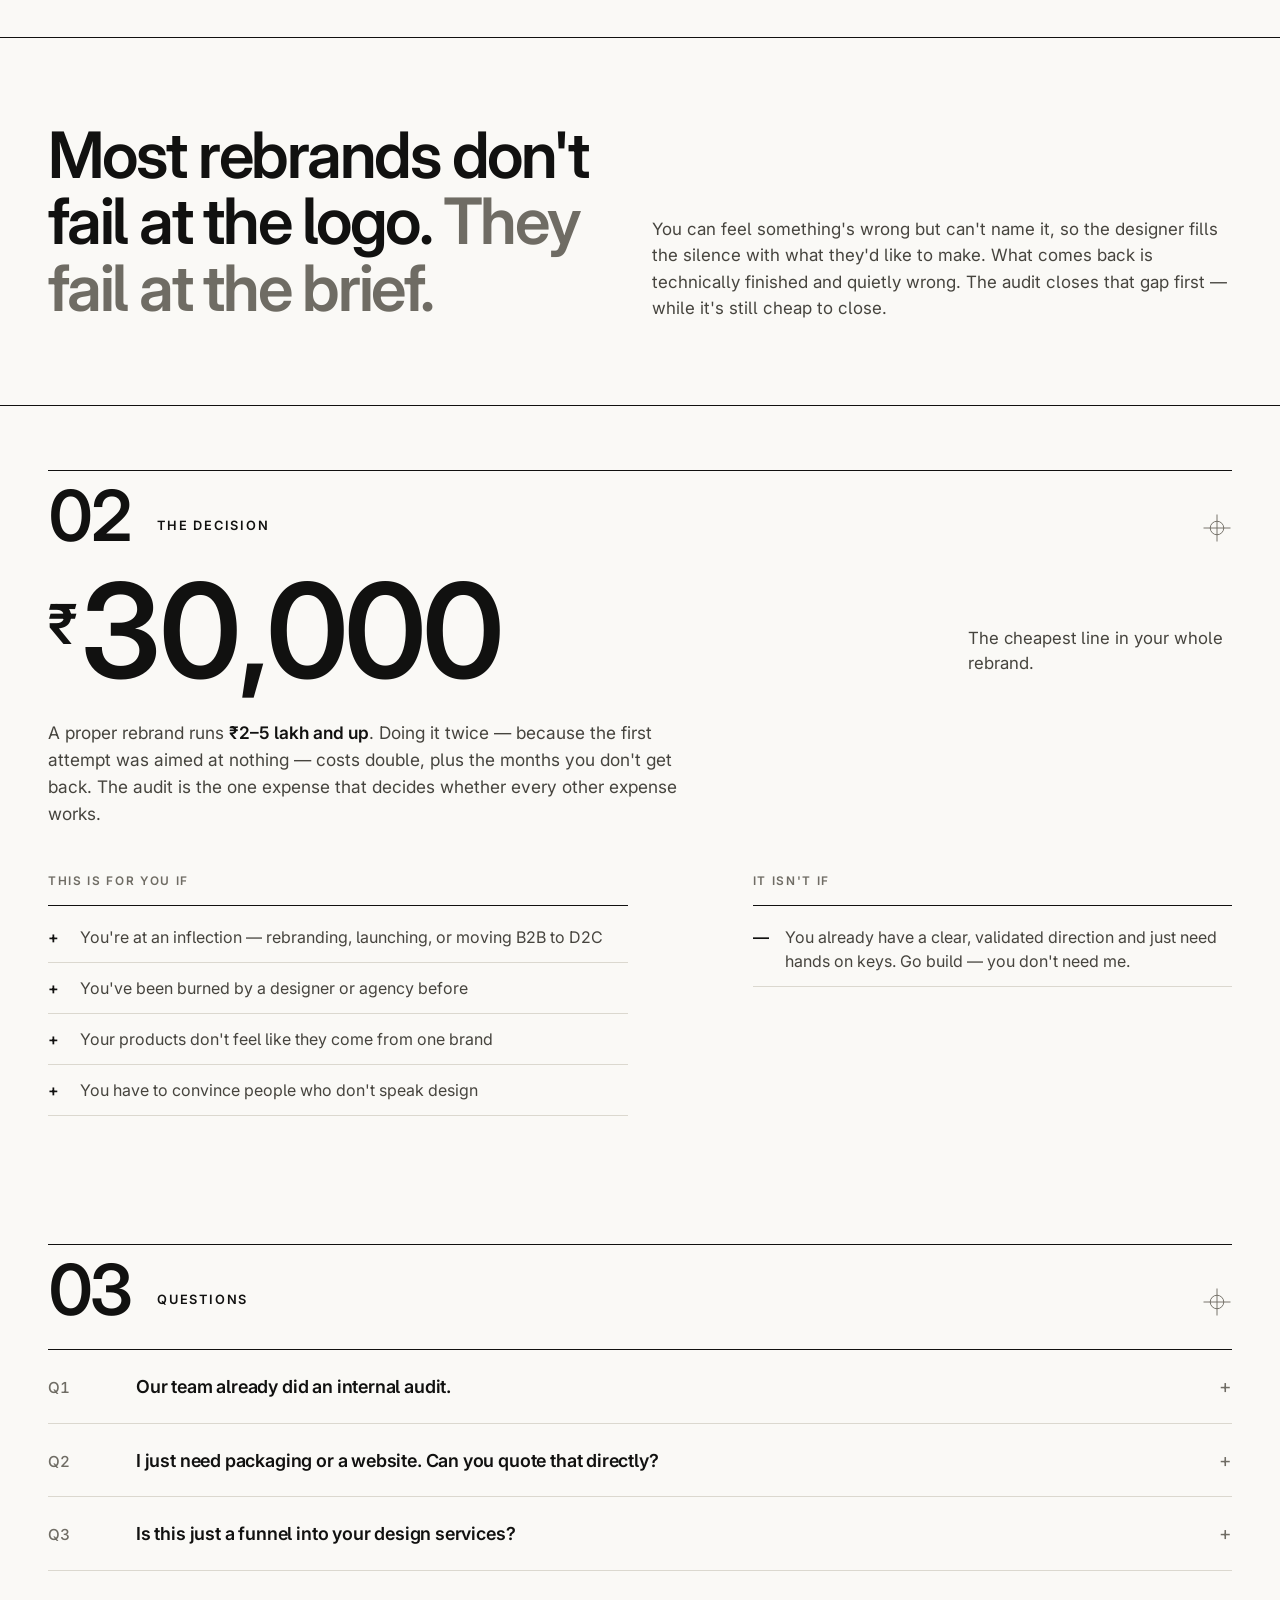
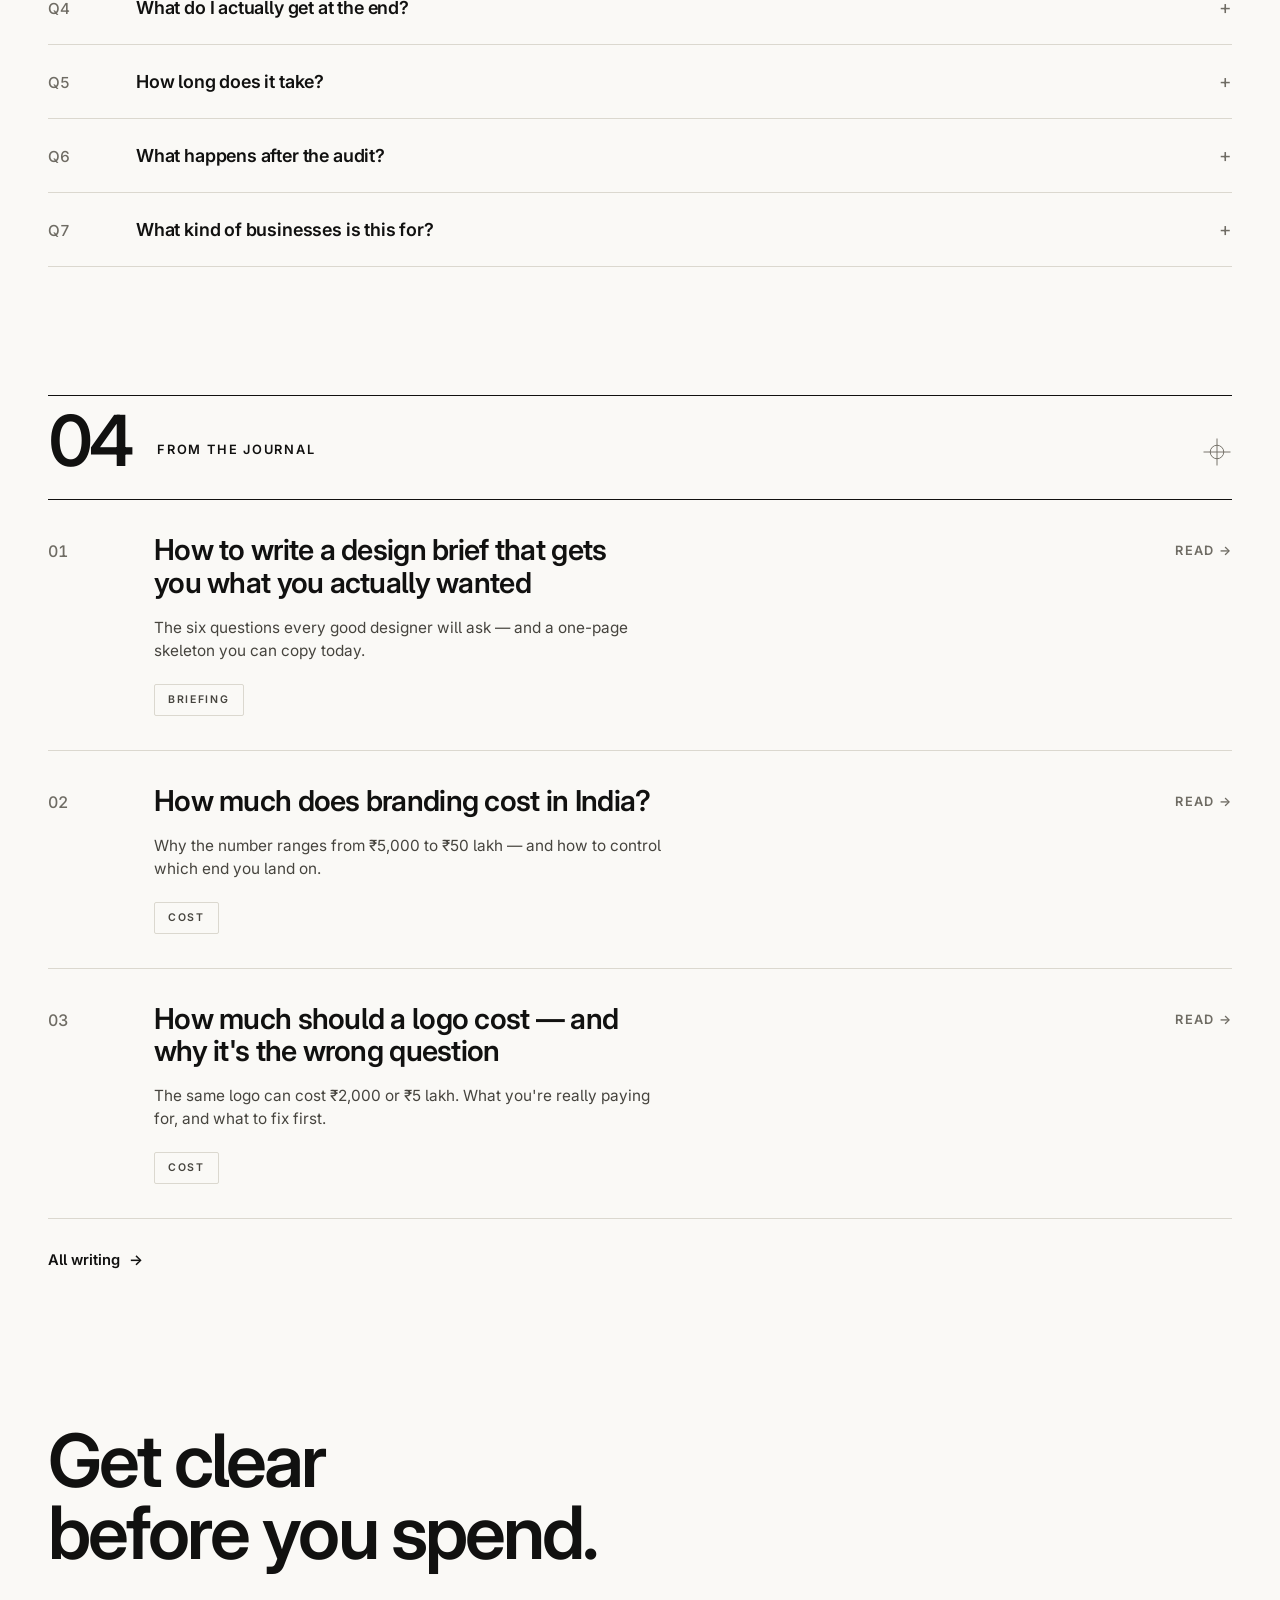
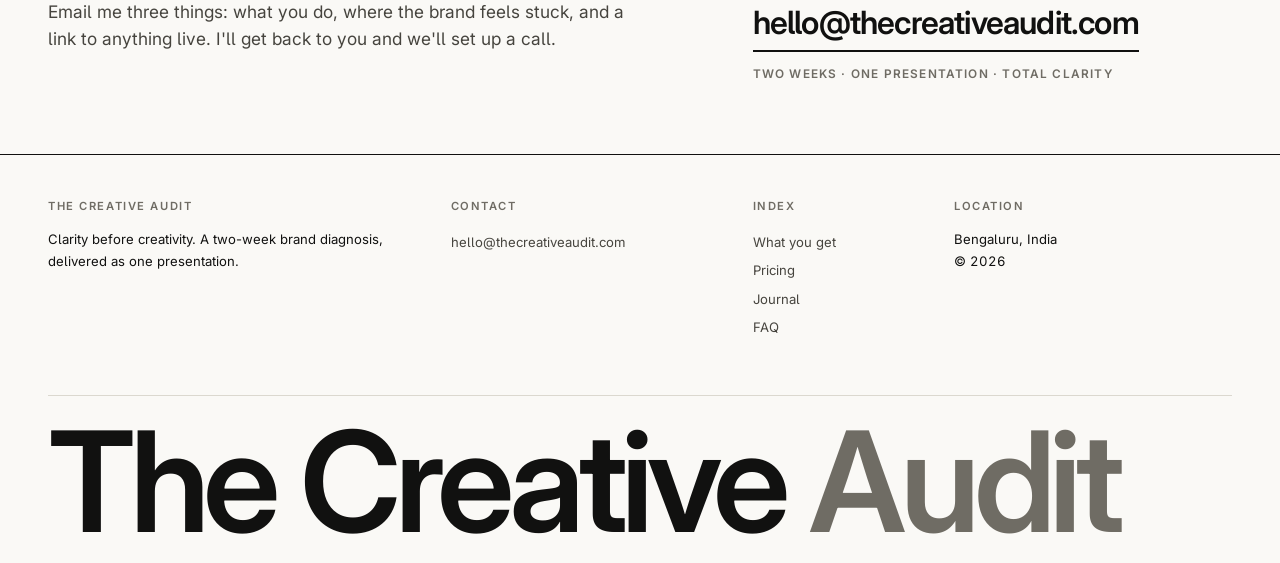
==== commit ef79a9cf: "Editorial redesign: corner-metadata masthead, bullet nav, two-tone display type, indexed section hea" ====
--- a/index.html
+++ b/index.html
@@ -22,15 +22,21 @@
 </head>
 <body>
 
+<div class="wrap">
+  <div class="estrip">
+    <div class="c"><span><a href="index.html">The Creative Audit</a><sup>™</sup></span><span>Brand diagnosis studio</span></div>
+    <div class="c mid"><span>Clarity before creativity</span><span class="num">(IND) — Bengaluru</span></div>
+    <div class="c end"><span class="num">12.9716°N&nbsp;&nbsp;77.5946°E</span><span class="num">©2026 — Nº 01</span></div>
+  </div>
+</div>
 <header class="nav">
-  <div class="wrap nav-in">
-    <a class="brand" href="index.html">The Creative Audit</a>
-    <nav class="nav-r">
+  <div class="wrap">
+    <nav class="navb">
       <a class="x" href="index.html#what">What you get</a>
       <a class="x" href="index.html#decision">Pricing</a>
       <a class="x" href="journal.html">Journal</a>
       <a class="x" href="index.html#faq">FAQ</a>
-      <a class="req" href="index.html#apply"><span>Request an audit</span></a>
+      <a class="req" href="index.html#apply">Request an audit ↗</a>
     </nav>
   </div>
 </header>
@@ -39,11 +45,11 @@
 
   <section class="hero">
     <div class="wrap">
-      <div class="hero-top rv"><span class="tag"><b>Clarity before creativity</b></span><span class="tag num">(IND) — Bengaluru</span></div>
-      <h1 class="rv d1">Stop paying<br>designers to guess.</h1>
+      <h1 class="rv d1">Stop paying<br>designers <span class="g">to guess.</span></h1>
       <div class="grid hero-meta">
         <p class="hero-lead rv d2">A two-week diagnosis of your brand. One plain-language presentation that shows where you stand, who's beating you and why, and exactly what to do next — before you spend lakhs building the wrong thing.</p>
         <div class="hero-side rv d3">
+          <svg class="lens" viewBox="0 0 80 80" fill="none" stroke="currentColor" stroke-width="1.25" aria-hidden="true"><circle cx="40" cy="40" r="31"/><circle cx="40" cy="40" r="19"/><circle cx="40" cy="40" r="7"/><path d="M40 3v12M40 65v12M3 40h12M65 40h12"/></svg>
           <div class="price num">&#8377;30,000<small>Two weeks · One presentation</small></div>
           <a class="cta box" href="#apply">Request an audit <span class="ar">&rarr;</span></a>
         </div>
@@ -53,7 +59,7 @@
 
   <section id="what">
     <div class="wrap">
-      <div class="shead rv"><span class="sn num">01</span><span class="st">What you're buying</span><span class="sl"></span></div>
+      <div class="ehead rv"><span class="bignum num">01</span><span class="lab">What you're buying</span><svg class="xmark" viewBox="0 0 40 40" fill="none" stroke="currentColor" stroke-width="1.25" aria-hidden="true"><circle cx="20" cy="20" r="9"/><path d="M20 2v36M2 20h36"/></svg></div>
       <h2 class="big rv">One presentation. Everything you need to decide.</h2>
       <div class="idx">
         <div class="item rv"><span class="in num">01</span><h3>Where you stand</h3><p>An honest read of your positioning and every customer touchpoint — website, packaging, socials — with no politeness tax.</p></div>
@@ -68,14 +74,14 @@
 
   <section class="statement">
     <div class="wrap grid">
-      <div class="ql rv"><p class="q">Most rebrands don't fail at the logo. They fail at the brief.</p></div>
+      <div class="ql rv"><p class="q">Most rebrands don't fail at the logo. <span class="g">They fail at the brief.</span></p></div>
       <p class="sup rv d1">You can feel something's wrong but can't name it, so the designer fills the silence with what they'd like to make. What comes back is technically finished and quietly wrong. The audit closes that gap first — while it's still cheap to close.</p>
     </div>
   </section>
 
   <section id="decision">
     <div class="wrap">
-      <div class="shead rv"><span class="sn num">02</span><span class="st">The decision</span><span class="sl"></span></div>
+      <div class="ehead rv"><span class="bignum num">02</span><span class="lab">The decision</span><svg class="xmark" viewBox="0 0 40 40" fill="none" stroke="currentColor" stroke-width="1.25" aria-hidden="true"><circle cx="20" cy="20" r="9"/><path d="M20 2v36M2 20h36"/></svg></div>
       <div class="priceblock rv"><div class="bigprice num"><span class="cur">&#8377;</span>30,000</div><p class="cap">The cheapest line in your whole rebrand.</p></div>
       <p class="anchor rv d1">A proper rebrand runs <b>&#8377;2&ndash;5 lakh and up</b>. Doing it twice — because the first attempt was aimed at nothing — costs double, plus the months you don't get back. The audit is the one expense that decides whether every other expense works.</p>
       <div class="grid fit">
@@ -94,7 +100,7 @@
 
   <section id="faq">
     <div class="wrap">
-      <div class="shead rv"><span class="sn num">03</span><span class="st">Questions</span><span class="sl"></span></div>
+      <div class="ehead rv"><span class="bignum num">03</span><span class="lab">Questions</span><svg class="xmark" viewBox="0 0 40 40" fill="none" stroke="currentColor" stroke-width="1.25" aria-hidden="true"><circle cx="20" cy="20" r="9"/><path d="M20 2v36M2 20h36"/></svg></div>
       <div class="rv">
         <details><summary><span class="qn num">Q1</span><span class="qt">Our team already did an internal audit.</span><span class="pm">+</span></summary><div class="ans">Good — that's the inside-out view: what you have, honestly catalogued. The Creative Audit is the outside-in view: your market, your competitors, the global standard, and a visual direction non-designers can see and approve. One tells you what exists. The other tells you what to do. You need both; you've only done one.</div></details>
         <details><summary><span class="qn num">Q2</span><span class="qt">I just need packaging or a website. Can you quote that directly?</span><span class="pm">+</span></summary><div class="ans">I can — but one redesigned box without a strategy underneath is an orphan. It won't match the rest of your shelf, your team will ask what system it follows, and you'll pay to redo it. If you'd like to pay for the same packaging twice, I'm happy to oblige. The audit exists so you don't have to.</div></details>
@@ -109,7 +115,7 @@
 
   <section id="reading">
     <div class="wrap">
-      <div class="shead rv"><span class="sn num">04</span><span class="st">From the journal</span><span class="sl"></span></div>
+      <div class="ehead rv"><span class="bignum num">04</span><span class="lab">From the journal</span><svg class="xmark" viewBox="0 0 40 40" fill="none" stroke="currentColor" stroke-width="1.25" aria-hidden="true"><circle cx="20" cy="20" r="9"/><path d="M20 2v36M2 20h36"/></svg></div>
       <div class="rv">
         <a class="jrow" href="journal/how-to-write-a-design-brief.html"><span class="jn num">01</span><span><span class="jt">How to write a design brief that gets you what you actually wanted</span><span class="jd">The six questions every good designer will ask — and a one-page skeleton you can copy today.</span><span class="jc">Briefing</span></span><span class="go">Read &rarr;</span></a>
         <a class="jrow" href="journal/how-much-does-branding-cost-india.html"><span class="jn num">02</span><span><span class="jt">How much does branding cost in India?</span><span class="jd">Why the number ranges from ₹5,000 to ₹50 lakh — and how to control which end you land on.</span><span class="jc">Cost</span></span><span class="go">Read &rarr;</span></a>
--- a/styles.css
+++ b/styles.css
@@ -22,7 +22,7 @@
 .d1{transition-delay:.06s}.d2{transition-delay:.12s}.d3{transition-delay:.18s}.d4{transition-delay:.24s}.d5{transition-delay:.3s}
 
 /* NAV */
-header.nav{position:sticky;top:0;z-index:40;background:color-mix(in srgb,var(--paper) 90%,transparent);backdrop-filter:blur(8px);border-bottom:1px solid var(--rule)}
+header.nav{position:sticky;top:0;z-index:40;background:color-mix(in srgb,var(--paper) 90%,transparent);backdrop-filter:blur(8px);border-top:1px solid var(--line);border-bottom:1px solid var(--rule)}
 .nav-in{display:flex;align-items:center;justify-content:space-between;gap:20px;height:60px}
 .brand{font-weight:600;font-size:.98rem;letter-spacing:-.02em}
 .nav-r{display:flex;align-items:center;gap:30px}
@@ -127,6 +127,7 @@
 
 /* FOOTER (fixed columns) */
 footer{border-top:1px solid var(--rule);padding-top:42px}
+footer .wrap{container-type:inline-size}
 .fcols{display:grid;grid-template-columns:repeat(12,1fr);gap:24px;padding-bottom:54px}
 .fcol{font-size:.82rem;line-height:1.7}
 .fcol .fh{font-size:.7rem;font-weight:600;letter-spacing:.14em;text-transform:uppercase;color:var(--mut);margin-bottom:12px}
@@ -134,7 +135,8 @@
 .fcol a:hover{color:var(--ink)}
 .fc1{grid-column:1 / span 4}.fc2{grid-column:5 / span 3}.fc3{grid-column:8 / span 2}.fc4{grid-column:10 / span 3}
 @media(max-width:680px){.fc1,.fc2,.fc3,.fc4{grid-column:span 6}}
-.wordmark{font-weight:600;letter-spacing:-.045em;line-height:.8;font-size:clamp(2.6rem,15.5vw,12rem);white-space:nowrap;border-top:1px solid var(--line);padding:24px 0 18px;overflow:hidden}
+/* Sized in cqw so the full wordmark fits the footer content width edge-to-edge at any width (no clipping). clamp() is the fallback for browsers without container-query units. */
+.wordmark{font-weight:600;letter-spacing:-.045em;line-height:.86;white-space:nowrap;border-top:1px solid var(--line);padding:26px 0 20px;overflow:hidden;font-size:clamp(2.1rem,11vw,9rem);font-size:11.8cqw}
 .wordmark .om{color:var(--mut)}
 
 /* ARTICLE / JOURNAL views */
@@ -157,4 +159,35 @@
 .cta-strip p b{color:var(--ink)}
 .next-reads{max-width:680px;margin-top:40px}
 
+/* ============ EDITORIAL LAYER ============ */
+/* corner-metadata masthead strip */
+.estrip{display:flex;justify-content:space-between;gap:18px;padding:13px 0;font-size:.7rem;font-weight:600;letter-spacing:.13em;text-transform:uppercase;color:var(--mut)}
+.estrip .c{display:flex;flex-direction:column;gap:3px;line-height:1.35}
+.estrip .c.mid{align-items:center;text-align:center}
+.estrip .c.end{align-items:flex-end;text-align:right}
+.estrip b{color:var(--ink)}
+.estrip a{color:var(--ink)}
+.estrip a:hover{color:var(--soft)}
+.estrip sup{font-size:.66em;vertical-align:.55em;letter-spacing:0}
+@media(max-width:680px){.estrip .c.mid{display:none}}
+/* bullet nav (sticky bar) */
+.navb{display:flex;align-items:center;gap:28px;flex-wrap:wrap;min-height:54px}
+.navb a{display:inline-flex;align-items:center;gap:9px;font-size:.82rem;font-weight:500;color:var(--soft);cursor:pointer}
+.navb a::before{content:"";width:7px;height:7px;background:var(--ink);flex:none}
+.navb a:not(.req):hover{color:var(--ink)}
+.navb a.req{color:var(--ink);font-weight:600;margin-left:auto}
+@media(max-width:680px){.navb a.x{display:none}.navb{gap:20px}}
+/* two-tone display type */
+.g{color:var(--mut)}
+/* diagnosis marks — minimal line illustration */
+.lens{width:80px;height:80px;color:var(--ink);flex:none}
+.xmark{width:30px;height:30px;color:var(--mut);flex:none}
+@media(max-width:680px){.lens{width:62px;height:62px}}
+/* indexed section header */
+.ehead{display:grid;grid-template-columns:auto 1fr auto;gap:26px;align-items:end;border-top:1px solid var(--rule);padding-top:18px;margin-bottom:32px}
+.ehead .bignum{font-size:clamp(2.4rem,6vw,4.4rem);font-weight:600;letter-spacing:-.05em;line-height:.76;color:var(--ink)}
+.ehead .lab{font-size:.8rem;font-weight:600;letter-spacing:.14em;text-transform:uppercase;padding-bottom:8px}
+.ehead .lab small{display:block;color:var(--mut);font-weight:500;letter-spacing:.05em;margin-top:8px;text-transform:none;font-size:.94rem;line-height:1.45}
+@media(max-width:680px){.ehead{grid-template-columns:auto 1fr;gap:18px}.ehead .xmark{display:none}}
+
 @media(prefers-reduced-motion:reduce){*{transition:none!important;animation:none!important}html.js .rv{opacity:1;transform:none}}
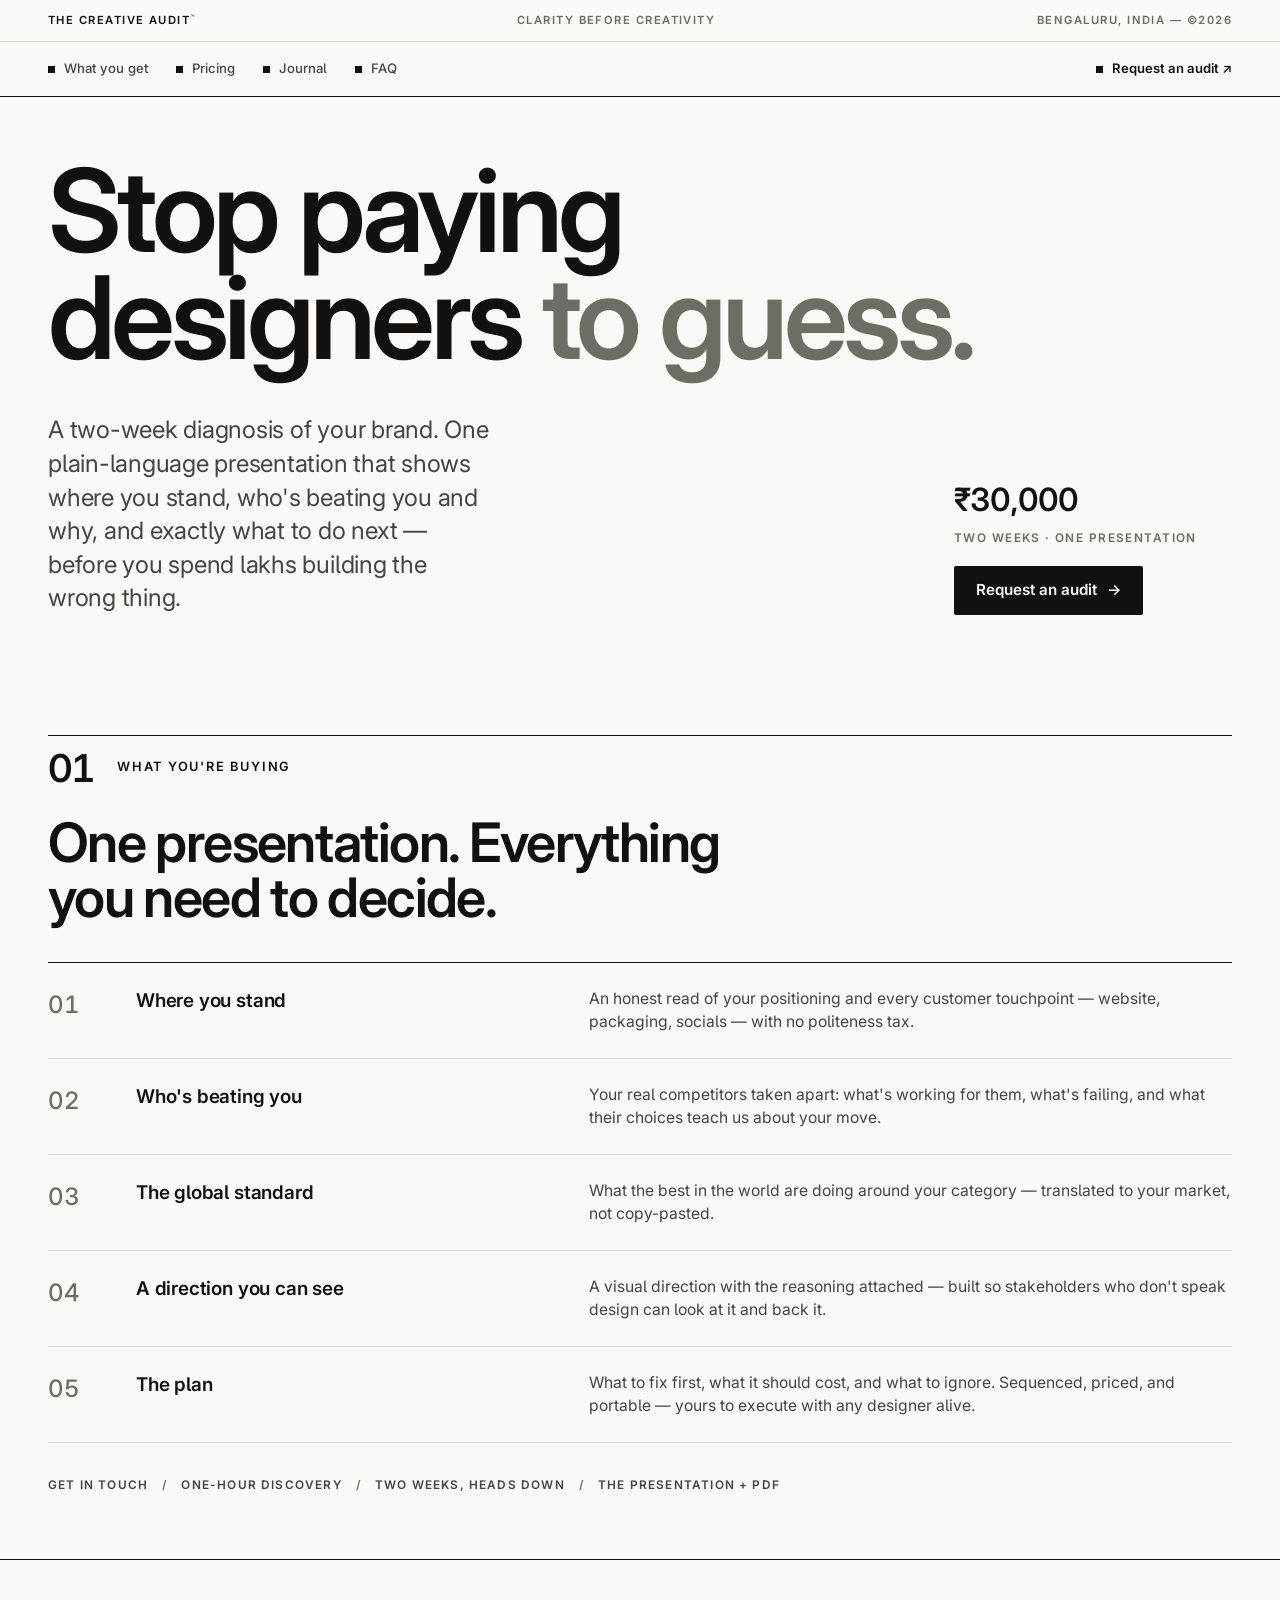
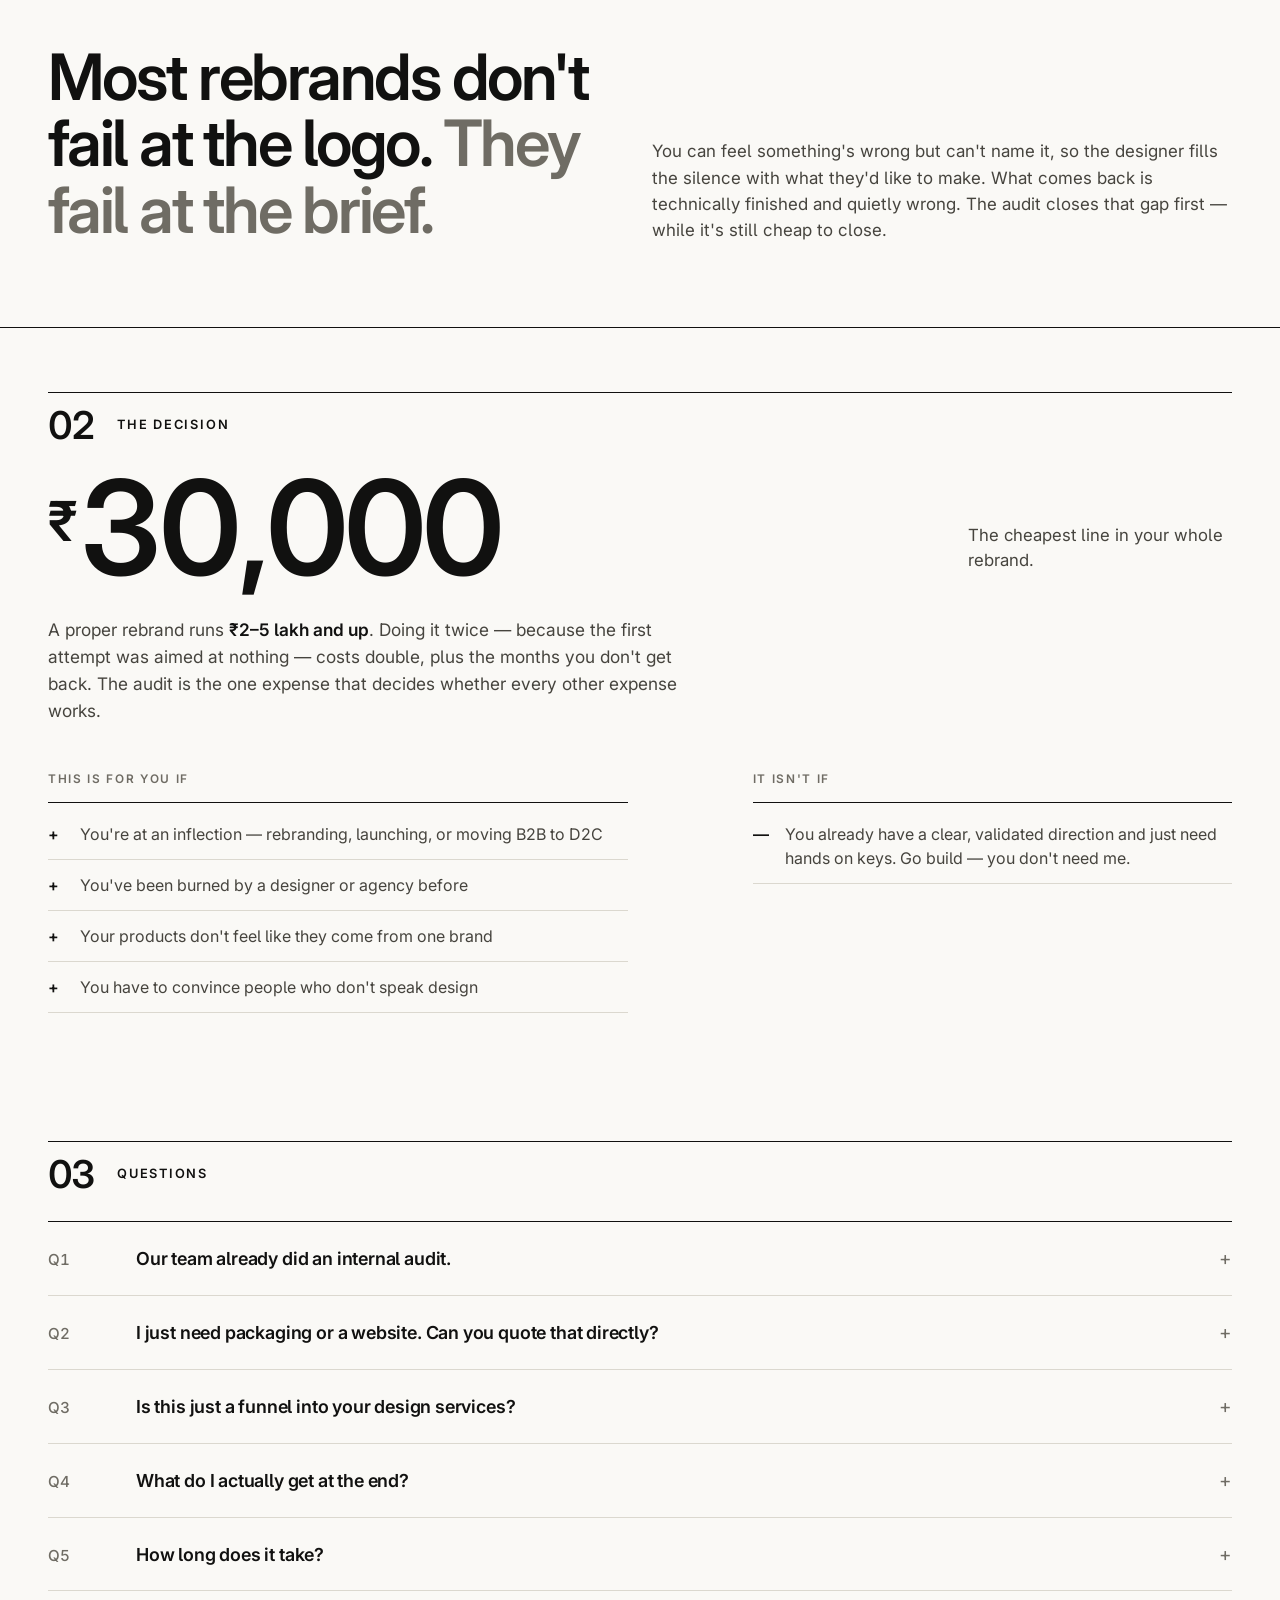
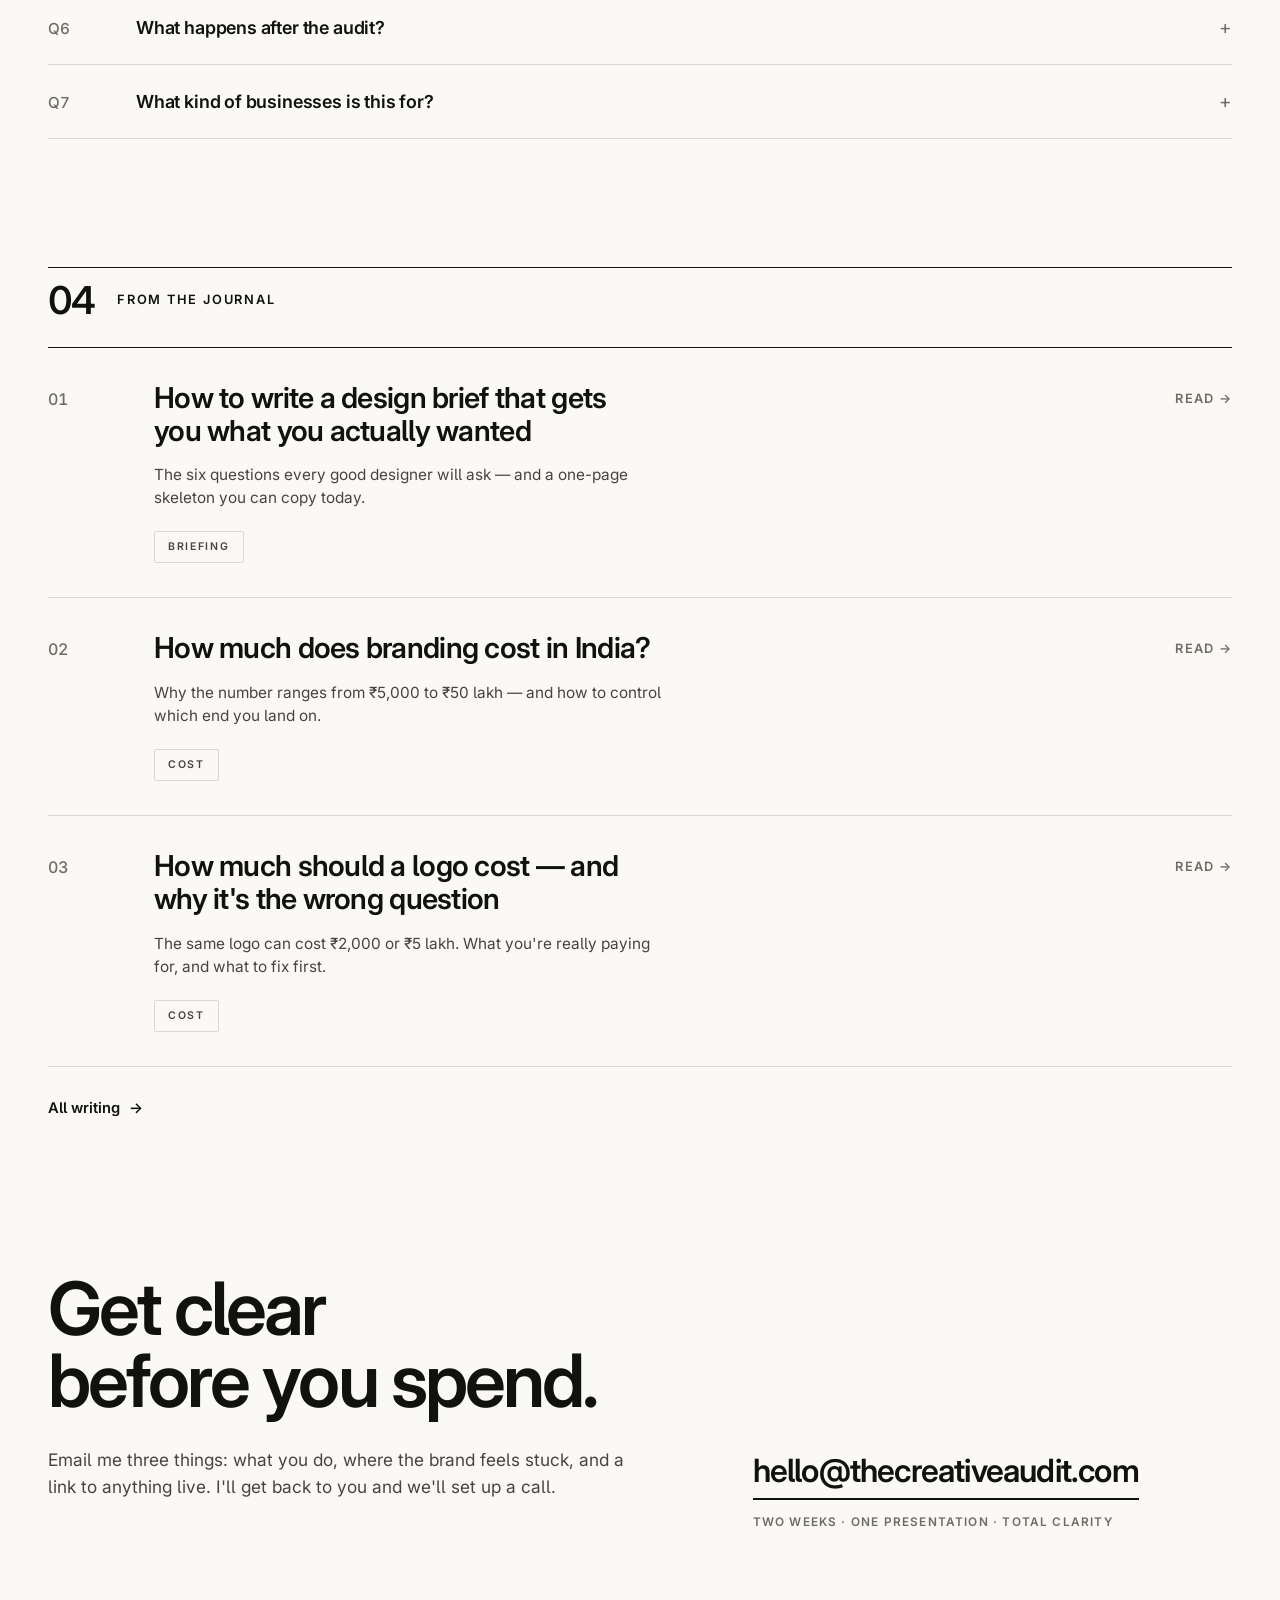
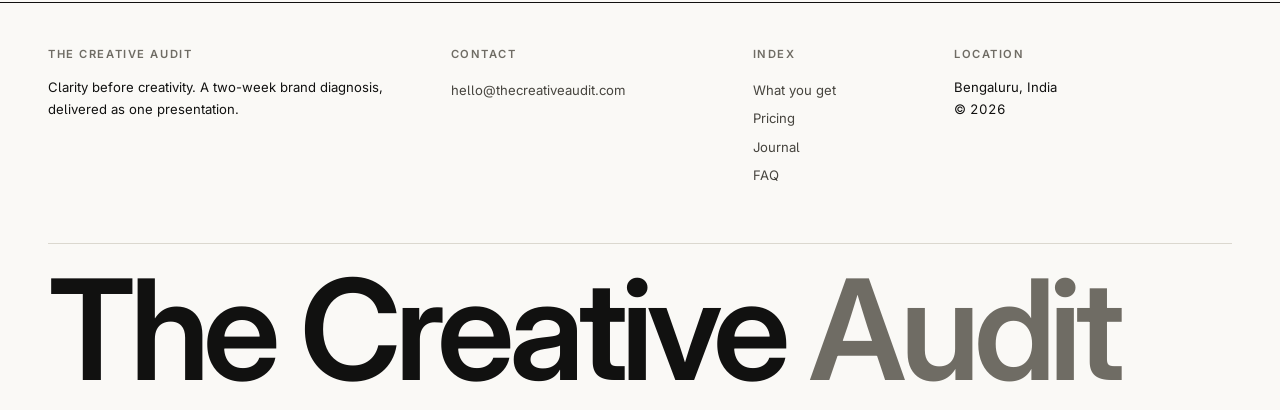
==== commit 2b9693d8: "Pare back to a more minimal layout: remove lens + registration marks, single-line metadata strip, sm" ====
--- a/index.html
+++ b/index.html
@@ -24,9 +24,9 @@
 
 <div class="wrap">
   <div class="estrip">
-    <div class="c"><span><a href="index.html">The Creative Audit</a><sup>™</sup></span><span>Brand diagnosis studio</span></div>
-    <div class="c mid"><span>Clarity before creativity</span><span class="num">(IND) — Bengaluru</span></div>
-    <div class="c end"><span class="num">12.9716°N&nbsp;&nbsp;77.5946°E</span><span class="num">©2026 — Nº 01</span></div>
+    <div class="c"><span><a href="index.html">The Creative Audit</a><sup>™</sup></span></div>
+    <div class="c mid"><span>Clarity before creativity</span></div>
+    <div class="c end"><span class="num">Bengaluru, India — ©2026</span></div>
   </div>
 </div>
 <header class="nav">
@@ -49,7 +49,6 @@
       <div class="grid hero-meta">
         <p class="hero-lead rv d2">A two-week diagnosis of your brand. One plain-language presentation that shows where you stand, who's beating you and why, and exactly what to do next — before you spend lakhs building the wrong thing.</p>
         <div class="hero-side rv d3">
-          <svg class="lens" viewBox="0 0 80 80" fill="none" stroke="currentColor" stroke-width="1.25" aria-hidden="true"><circle cx="40" cy="40" r="31"/><circle cx="40" cy="40" r="19"/><circle cx="40" cy="40" r="7"/><path d="M40 3v12M40 65v12M3 40h12M65 40h12"/></svg>
           <div class="price num">&#8377;30,000<small>Two weeks · One presentation</small></div>
           <a class="cta box" href="#apply">Request an audit <span class="ar">&rarr;</span></a>
         </div>
@@ -59,7 +58,7 @@
 
   <section id="what">
     <div class="wrap">
-      <div class="ehead rv"><span class="bignum num">01</span><span class="lab">What you're buying</span><svg class="xmark" viewBox="0 0 40 40" fill="none" stroke="currentColor" stroke-width="1.25" aria-hidden="true"><circle cx="20" cy="20" r="9"/><path d="M20 2v36M2 20h36"/></svg></div>
+      <div class="ehead rv"><span class="bignum num">01</span><span class="lab">What you're buying</span></div>
       <h2 class="big rv">One presentation. Everything you need to decide.</h2>
       <div class="idx">
         <div class="item rv"><span class="in num">01</span><h3>Where you stand</h3><p>An honest read of your positioning and every customer touchpoint — website, packaging, socials — with no politeness tax.</p></div>
@@ -81,7 +80,7 @@
 
   <section id="decision">
     <div class="wrap">
-      <div class="ehead rv"><span class="bignum num">02</span><span class="lab">The decision</span><svg class="xmark" viewBox="0 0 40 40" fill="none" stroke="currentColor" stroke-width="1.25" aria-hidden="true"><circle cx="20" cy="20" r="9"/><path d="M20 2v36M2 20h36"/></svg></div>
+      <div class="ehead rv"><span class="bignum num">02</span><span class="lab">The decision</span></div>
       <div class="priceblock rv"><div class="bigprice num"><span class="cur">&#8377;</span>30,000</div><p class="cap">The cheapest line in your whole rebrand.</p></div>
       <p class="anchor rv d1">A proper rebrand runs <b>&#8377;2&ndash;5 lakh and up</b>. Doing it twice — because the first attempt was aimed at nothing — costs double, plus the months you don't get back. The audit is the one expense that decides whether every other expense works.</p>
       <div class="grid fit">
@@ -100,7 +99,7 @@
 
   <section id="faq">
     <div class="wrap">
-      <div class="ehead rv"><span class="bignum num">03</span><span class="lab">Questions</span><svg class="xmark" viewBox="0 0 40 40" fill="none" stroke="currentColor" stroke-width="1.25" aria-hidden="true"><circle cx="20" cy="20" r="9"/><path d="M20 2v36M2 20h36"/></svg></div>
+      <div class="ehead rv"><span class="bignum num">03</span><span class="lab">Questions</span></div>
       <div class="rv">
         <details><summary><span class="qn num">Q1</span><span class="qt">Our team already did an internal audit.</span><span class="pm">+</span></summary><div class="ans">Good — that's the inside-out view: what you have, honestly catalogued. The Creative Audit is the outside-in view: your market, your competitors, the global standard, and a visual direction non-designers can see and approve. One tells you what exists. The other tells you what to do. You need both; you've only done one.</div></details>
         <details><summary><span class="qn num">Q2</span><span class="qt">I just need packaging or a website. Can you quote that directly?</span><span class="pm">+</span></summary><div class="ans">I can — but one redesigned box without a strategy underneath is an orphan. It won't match the rest of your shelf, your team will ask what system it follows, and you'll pay to redo it. If you'd like to pay for the same packaging twice, I'm happy to oblige. The audit exists so you don't have to.</div></details>
@@ -115,7 +114,7 @@
 
   <section id="reading">
     <div class="wrap">
-      <div class="ehead rv"><span class="bignum num">04</span><span class="lab">From the journal</span><svg class="xmark" viewBox="0 0 40 40" fill="none" stroke="currentColor" stroke-width="1.25" aria-hidden="true"><circle cx="20" cy="20" r="9"/><path d="M20 2v36M2 20h36"/></svg></div>
+      <div class="ehead rv"><span class="bignum num">04</span><span class="lab">From the journal</span></div>
       <div class="rv">
         <a class="jrow" href="journal/how-to-write-a-design-brief.html"><span class="jn num">01</span><span><span class="jt">How to write a design brief that gets you what you actually wanted</span><span class="jd">The six questions every good designer will ask — and a one-page skeleton you can copy today.</span><span class="jc">Briefing</span></span><span class="go">Read &rarr;</span></a>
         <a class="jrow" href="journal/how-much-does-branding-cost-india.html"><span class="jn num">02</span><span><span class="jt">How much does branding cost in India?</span><span class="jd">Why the number ranges from ₹5,000 to ₹50 lakh — and how to control which end you land on.</span><span class="jc">Cost</span></span><span class="go">Read &rarr;</span></a>
--- a/styles.css
+++ b/styles.css
@@ -184,8 +184,8 @@
 .xmark{width:30px;height:30px;color:var(--mut);flex:none}
 @media(max-width:680px){.lens{width:62px;height:62px}}
 /* indexed section header */
-.ehead{display:grid;grid-template-columns:auto 1fr auto;gap:26px;align-items:end;border-top:1px solid var(--rule);padding-top:18px;margin-bottom:32px}
-.ehead .bignum{font-size:clamp(2.4rem,6vw,4.4rem);font-weight:600;letter-spacing:-.05em;line-height:.76;color:var(--ink)}
+.ehead{display:grid;grid-template-columns:auto 1fr;gap:22px;align-items:end;border-top:1px solid var(--rule);padding-top:16px;margin-bottom:30px}
+.ehead .bignum{font-size:clamp(1.6rem,3.2vw,2.4rem);font-weight:600;letter-spacing:-.04em;line-height:.85;color:var(--ink)}
 .ehead .lab{font-size:.8rem;font-weight:600;letter-spacing:.14em;text-transform:uppercase;padding-bottom:8px}
 .ehead .lab small{display:block;color:var(--mut);font-weight:500;letter-spacing:.05em;margin-top:8px;text-transform:none;font-size:.94rem;line-height:1.45}
 @media(max-width:680px){.ehead{grid-template-columns:auto 1fr;gap:18px}.ehead .xmark{display:none}}
